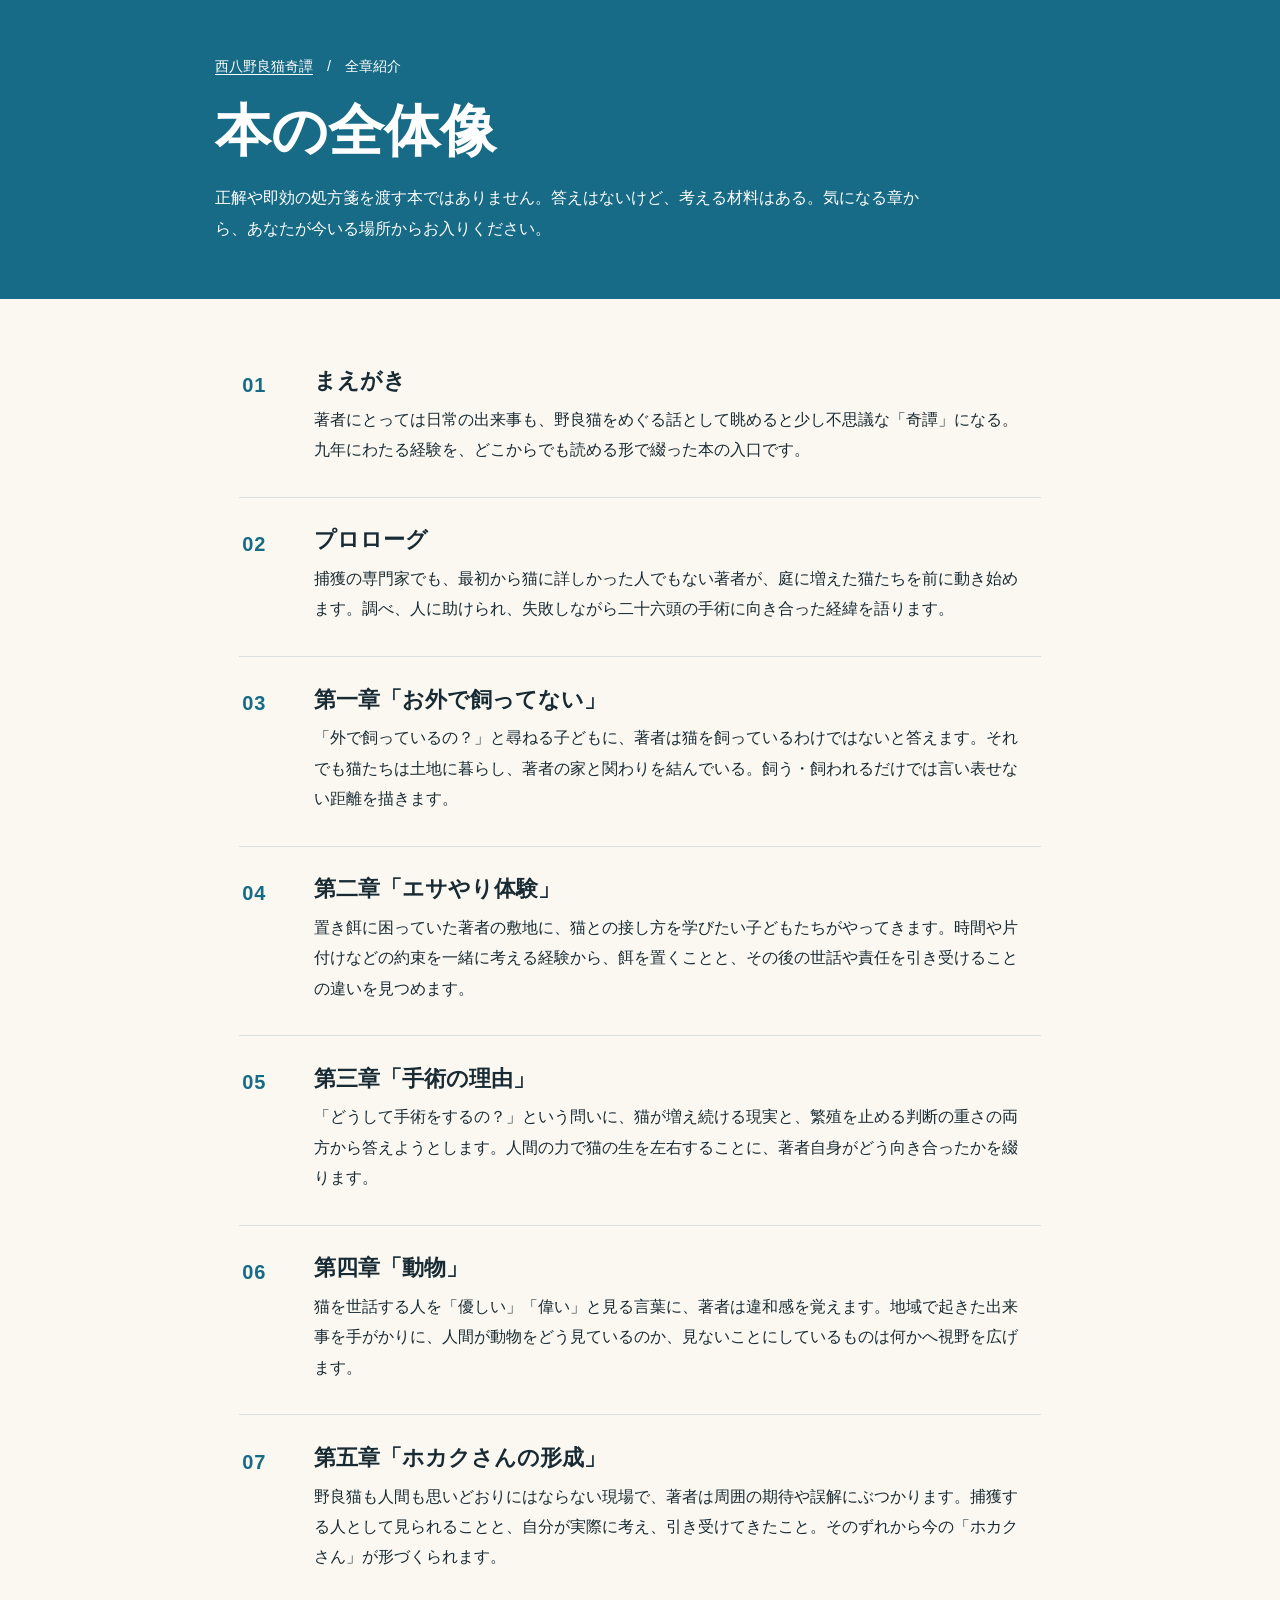
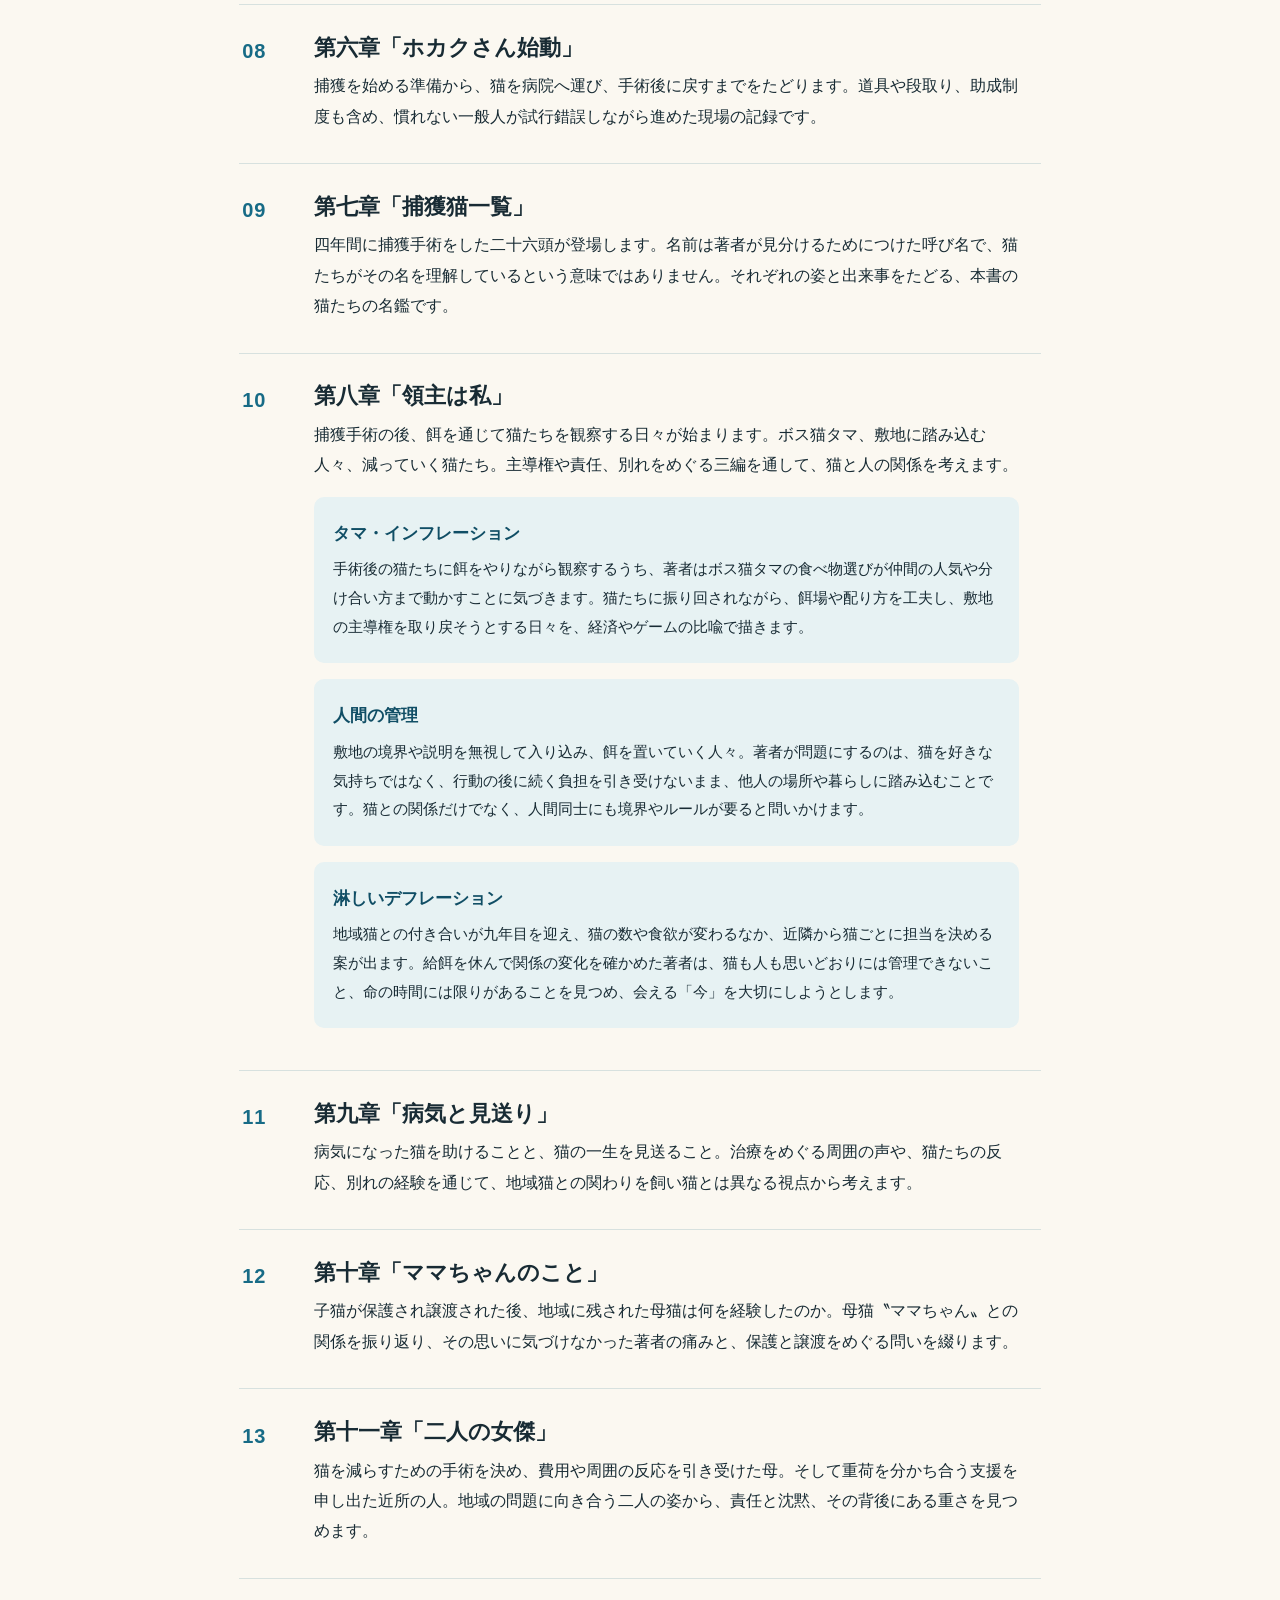
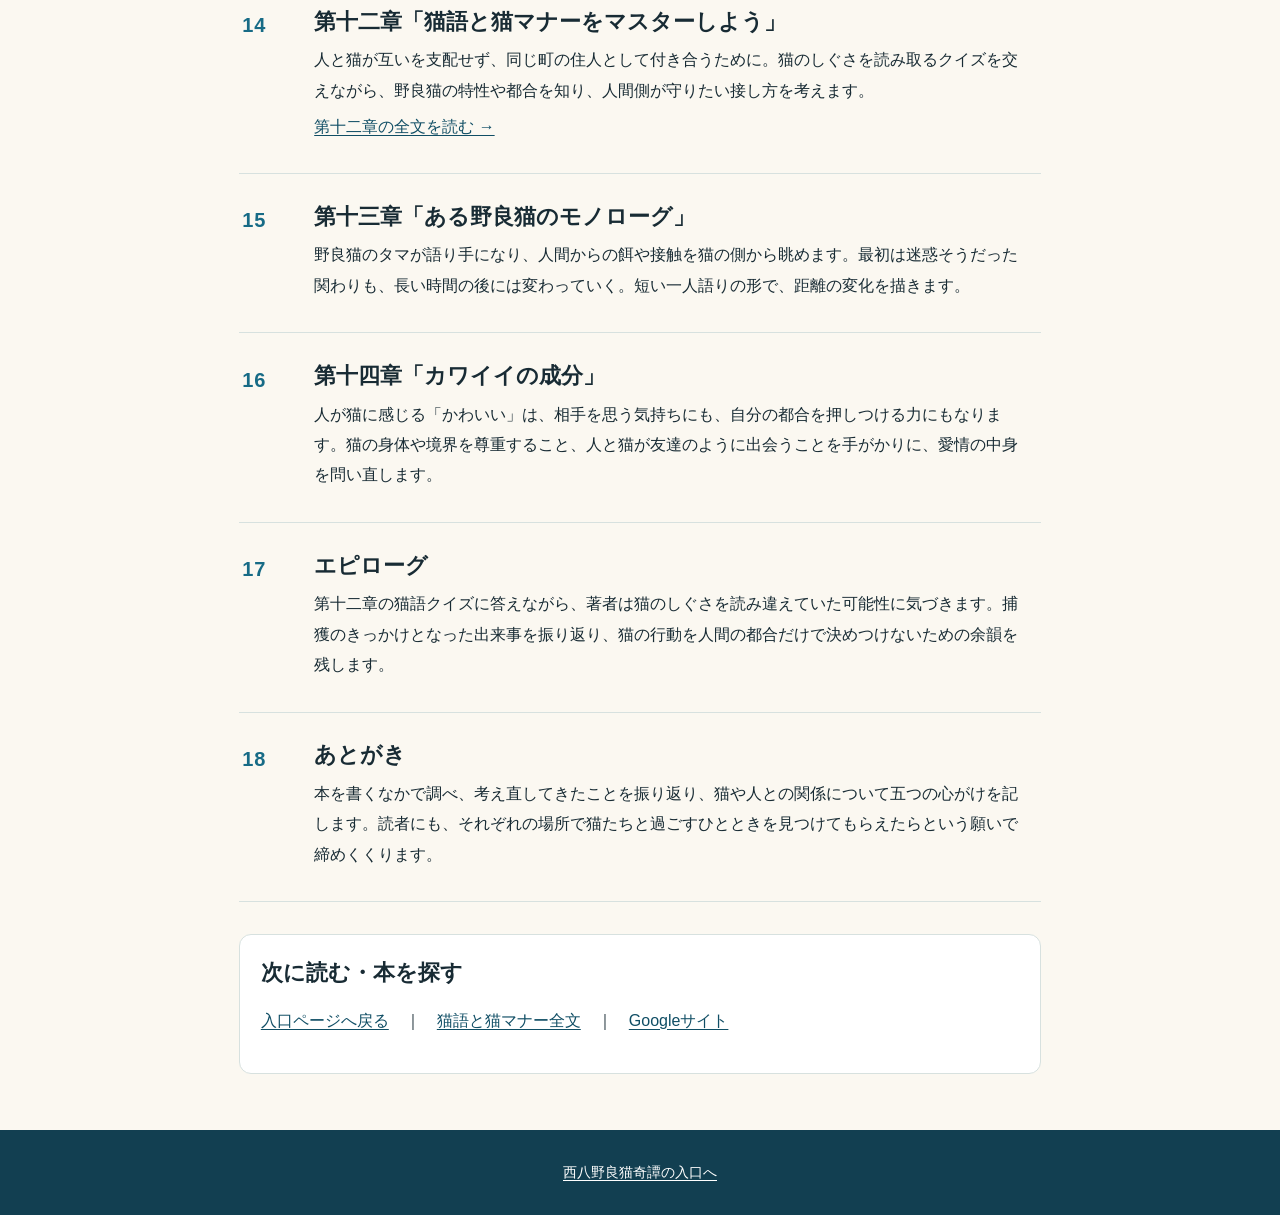
==== chapters.html @ c77614a4 "Add files via upload" ====
<!doctype html>
<html lang="ja">
<head>
  <meta charset="utf-8">
  <meta name="viewport" content="width=device-width, initial-scale=1">
  <meta name="description" content="『西八野良猫奇譚』の全18章を、本の順にご紹介します。気になる章からお読みください。">
  <meta property="og:type" content="article">
  <meta property="og:title" content="全章紹介｜西八野良猫奇譚">
  <meta property="og:description" content="答えはないけど、考える材料はある。あなたが今いる場所から、お入りください。">
  <title>全章紹介｜西八野良猫奇譚</title>
  <style>
    :root { --ink:#182b34; --muted:#52656d; --sea:#176b86; --deep:#104e65; --foam:#e7f2f3; --paper:#fbf8f1; --line:#d7e1df; --gold:#d7a84b; }
    * { box-sizing:border-box; }
    body { margin:0; background:var(--paper); color:var(--ink); font-family:"Yu Gothic","Hiragino Kaku Gothic ProN",Meiryo,sans-serif; line-height:1.9; }
    a { color:var(--deep); text-underline-offset:.2em; }
    a:focus-visible { outline:3px solid var(--gold); outline-offset:4px; }
    header { background:var(--sea); color:white; padding:2.4rem 1.4rem; }
    header div { max-width:850px; margin:auto; }
    header a { color:white; }
    .crumb { font-size:.9rem; }
    h1 { font-size:clamp(2rem,6vw,3.5rem); line-height:1.3; margin:.4rem 0; }
    header p { max-width:720px; }
    main { max-width:850px; margin:0 auto; padding:1.5rem; }
    .chapters { list-style:none; padding:0; counter-reset:chapter; }
    .chapters > li { counter-increment:chapter; position:relative; padding:1.6rem 1.4rem 1.6rem 4.7rem; border-bottom:1px solid var(--line); }
    .chapters > li:before { content:counter(chapter,decimal-leading-zero); position:absolute; left:.2rem; top:1.7rem; color:var(--sea); font-size:1.25rem; font-weight:800; letter-spacing:.05em; }
    h2 { font-size:1.35rem; line-height:1.55; margin:0 0 .45rem; }
    .chapters p { margin:.35rem 0; }
    .subessay { background:var(--foam); border-radius:10px; margin:1rem 0; padding:1rem 1.2rem; }
    .subessay h3 { margin:.3rem 0; font-size:1.05rem; color:var(--deep); }
    .subessay p { font-size:.95rem; }
    .end-links { background:white; border:1px solid var(--line); border-radius:12px; padding:1.3rem; margin:2rem 0; }
    footer { background:#123f51; color:#e7f2f3; text-align:center; padding:1.8rem; font-size:.9rem; }
    footer a { color:white; }
    @media(max-width:560px) { main { padding:1rem; } .chapters > li { padding-left:3.4rem; } }
  </style>
</head>
<body>
  <header><div>
    <p class="crumb"><a href="index.html">西八野良猫奇譚</a>　/　全章紹介</p>
    <h1>本の全体像</h1>
    <p>正解や即効の処方箋を渡す本ではありません。答えはないけど、考える材料はある。気になる章から、あなたが今いる場所からお入りください。</p>
  </div></header>
  <main>
    <ol class="chapters">
      <li><h2>まえがき</h2><p>著者にとっては日常の出来事も、野良猫をめぐる話として眺めると少し不思議な「奇譚」になる。九年にわたる経験を、どこからでも読める形で綴った本の入口です。</p></li>
      <li><h2>プロローグ</h2><p>捕獲の専門家でも、最初から猫に詳しかった人でもない著者が、庭に増えた猫たちを前に動き始めます。調べ、人に助けられ、失敗しながら二十六頭の手術に向き合った経緯を語ります。</p></li>
      <li><h2>第一章「お外で飼ってない」</h2><p>「外で飼っているの？」と尋ねる子どもに、著者は猫を飼っているわけではないと答えます。それでも猫たちは土地に暮らし、著者の家と関わりを結んでいる。飼う・飼われるだけでは言い表せない距離を描きます。</p></li>
      <li><h2>第二章「エサやり体験」</h2><p>置き餌に困っていた著者の敷地に、猫との接し方を学びたい子どもたちがやってきます。時間や片付けなどの約束を一緒に考える経験から、餌を置くことと、その後の世話や責任を引き受けることの違いを見つめます。</p></li>
      <li><h2>第三章「手術の理由」</h2><p>「どうして手術をするの？」という問いに、猫が増え続ける現実と、繁殖を止める判断の重さの両方から答えようとします。人間の力で猫の生を左右することに、著者自身がどう向き合ったかを綴ります。</p></li>
      <li><h2>第四章「動物」</h2><p>猫を世話する人を「優しい」「偉い」と見る言葉に、著者は違和感を覚えます。地域で起きた出来事を手がかりに、人間が動物をどう見ているのか、見ないことにしているものは何かへ視野を広げます。</p></li>
      <li><h2>第五章「ホカクさんの形成」</h2><p>野良猫も人間も思いどおりにはならない現場で、著者は周囲の期待や誤解にぶつかります。捕獲する人として見られることと、自分が実際に考え、引き受けてきたこと。そのずれから今の「ホカクさん」が形づくられます。</p></li>
      <li><h2>第六章「ホカクさん始動」</h2><p>捕獲を始める準備から、猫を病院へ運び、手術後に戻すまでをたどります。道具や段取り、助成制度も含め、慣れない一般人が試行錯誤しながら進めた現場の記録です。</p></li>
      <li><h2>第七章「捕獲猫一覧」</h2><p>四年間に捕獲手術をした二十六頭が登場します。名前は著者が見分けるためにつけた呼び名で、猫たちがその名を理解しているという意味ではありません。それぞれの姿と出来事をたどる、本書の猫たちの名鑑です。</p></li>
      <li id="chapter-eight"><h2>第八章「領主は私」</h2><p>捕獲手術の後、餌を通じて猫たちを観察する日々が始まります。ボス猫タマ、敷地に踏み込む人々、減っていく猫たち。主導権や責任、別れをめぐる三編を通して、猫と人の関係を考えます。</p>
        <article class="subessay" id="tama-inflation"><h3>タマ・インフレーション</h3><p>手術後の猫たちに餌をやりながら観察するうち、著者はボス猫タマの食べ物選びが仲間の人気や分け合い方まで動かすことに気づきます。猫たちに振り回されながら、餌場や配り方を工夫し、敷地の主導権を取り戻そうとする日々を、経済やゲームの比喩で描きます。</p></article>
        <article class="subessay" id="ningen-no-kanri"><h3>人間の管理</h3><p>敷地の境界や説明を無視して入り込み、餌を置いていく人々。著者が問題にするのは、猫を好きな気持ちではなく、行動の後に続く負担を引き受けないまま、他人の場所や暮らしに踏み込むことです。猫との関係だけでなく、人間同士にも境界やルールが要ると問いかけます。</p></article>
        <article class="subessay" id="sabishii-deflation"><h3>淋しいデフレーション</h3><p>地域猫との付き合いが九年目を迎え、猫の数や食欲が変わるなか、近隣から猫ごとに担当を決める案が出ます。給餌を休んで関係の変化を確かめた著者は、猫も人も思いどおりには管理できないこと、命の時間には限りがあることを見つめ、会える「今」を大切にしようとします。</p></article>
      </li>
      <li><h2>第九章「病気と見送り」</h2><p>病気になった猫を助けることと、猫の一生を見送ること。治療をめぐる周囲の声や、猫たちの反応、別れの経験を通じて、地域猫との関わりを飼い猫とは異なる視点から考えます。</p></li>
      <li><h2>第十章「ママちゃんのこと」</h2><p>子猫が保護され譲渡された後、地域に残された母猫は何を経験したのか。母猫〝ママちゃん〟との関係を振り返り、その思いに気づけなかった著者の痛みと、保護と譲渡をめぐる問いを綴ります。</p></li>
      <li><h2>第十一章「二人の女傑」</h2><p>猫を減らすための手術を決め、費用や周囲の反応を引き受けた母。そして重荷を分かち合う支援を申し出た近所の人。地域の問題に向き合う二人の姿から、責任と沈黙、その背後にある重さを見つめます。</p></li>
      <li><h2>第十二章「猫語と猫マナーをマスターしよう」</h2><p>人と猫が互いを支配せず、同じ町の住人として付き合うために。猫のしぐさを読み取るクイズを交えながら、野良猫の特性や都合を知り、人間側が守りたい接し方を考えます。</p><p><a href="https://minervaartoffice-star.github.io/hokaku-san/nekogo.html">第十二章の全文を読む →</a></p></li>
      <li><h2>第十三章「ある野良猫のモノローグ」</h2><p>野良猫のタマが語り手になり、人間からの餌や接触を猫の側から眺めます。最初は迷惑そうだった関わりも、長い時間の後には変わっていく。短い一人語りの形で、距離の変化を描きます。</p></li>
      <li><h2>第十四章「カワイイの成分」</h2><p>人が猫に感じる「かわいい」は、相手を思う気持ちにも、自分の都合を押しつける力にもなります。猫の身体や境界を尊重すること、人と猫が友達のように出会うことを手がかりに、愛情の中身を問い直します。</p></li>
      <li><h2>エピローグ</h2><p>第十二章の猫語クイズに答えながら、著者は猫のしぐさを読み違えていた可能性に気づきます。捕獲のきっかけとなった出来事を振り返り、猫の行動を人間の都合だけで決めつけないための余韻を残します。</p></li>
      <li><h2>あとがき</h2><p>本を書くなかで調べ、考え直してきたことを振り返り、猫や人との関係について五つの心がけを記します。読者にも、それぞれの場所で猫たちと過ごすひとときを見つけてもらえたらという願いで締めくくります。</p></li>
    </ol>
    <aside class="end-links">
      <h2>次に読む・本を探す</h2>
      <p><a href="index.html">入口ページへ戻る</a>　｜　<a href="https://minervaartoffice-star.github.io/hokaku-san/nekogo.html">猫語と猫マナー全文</a>　｜　<a href="https://sites.google.com/view/minervaartoffice/">Googleサイト</a></p>
    </aside>
  </main>
  <footer><a href="index.html">西八野良猫奇譚の入口へ</a></footer>
</body>
</html>
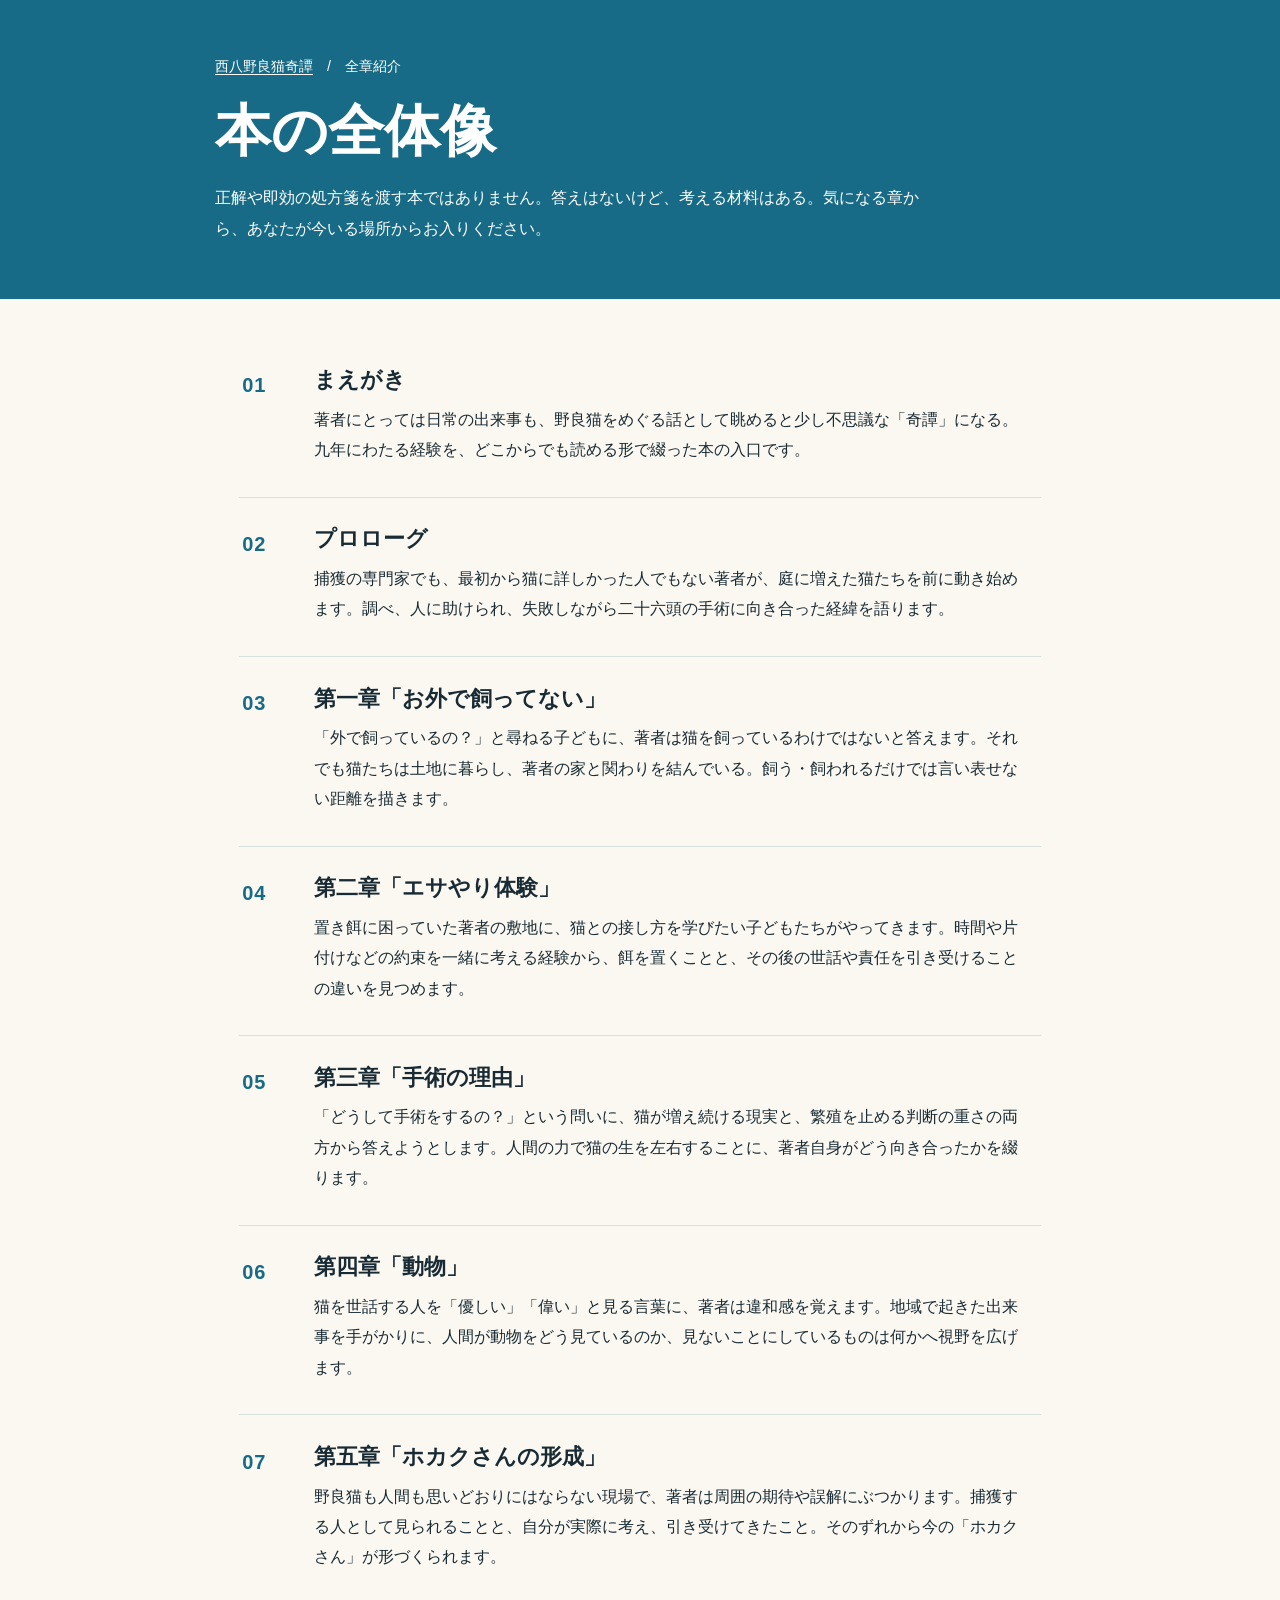
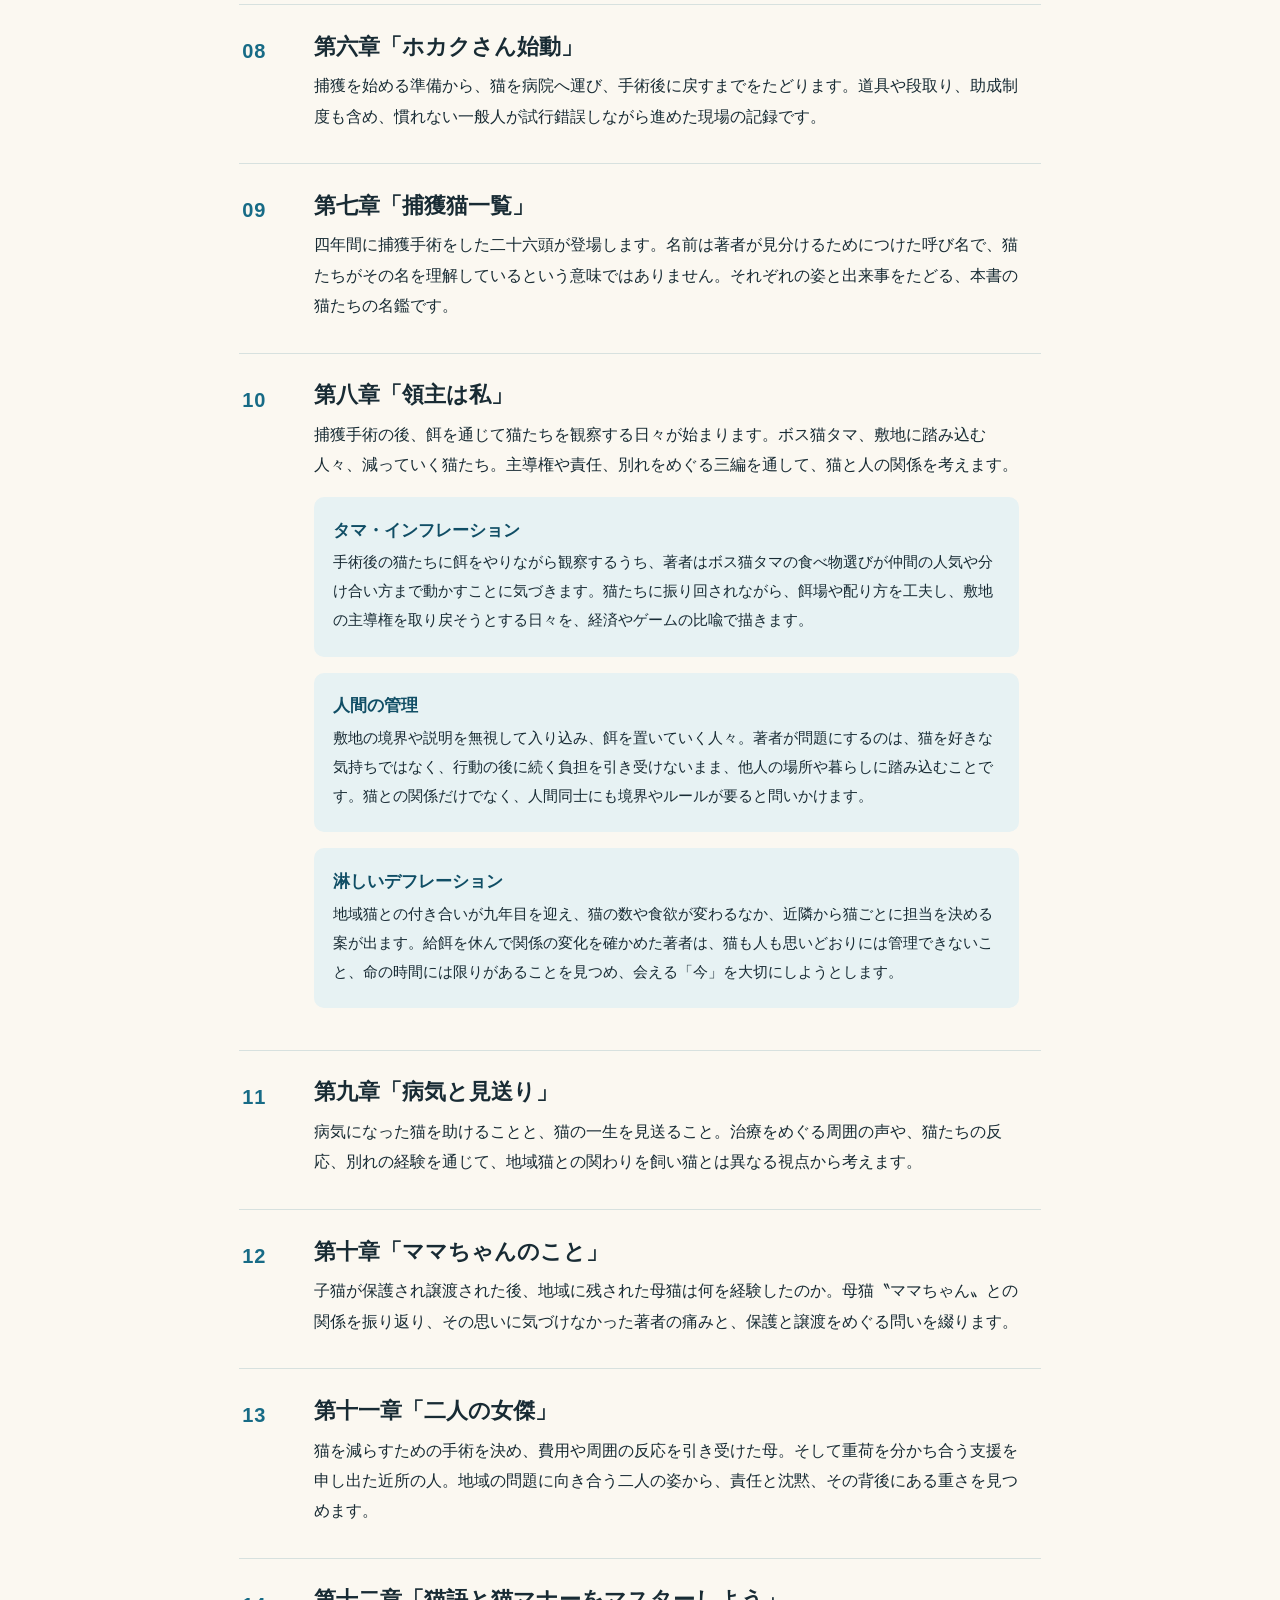
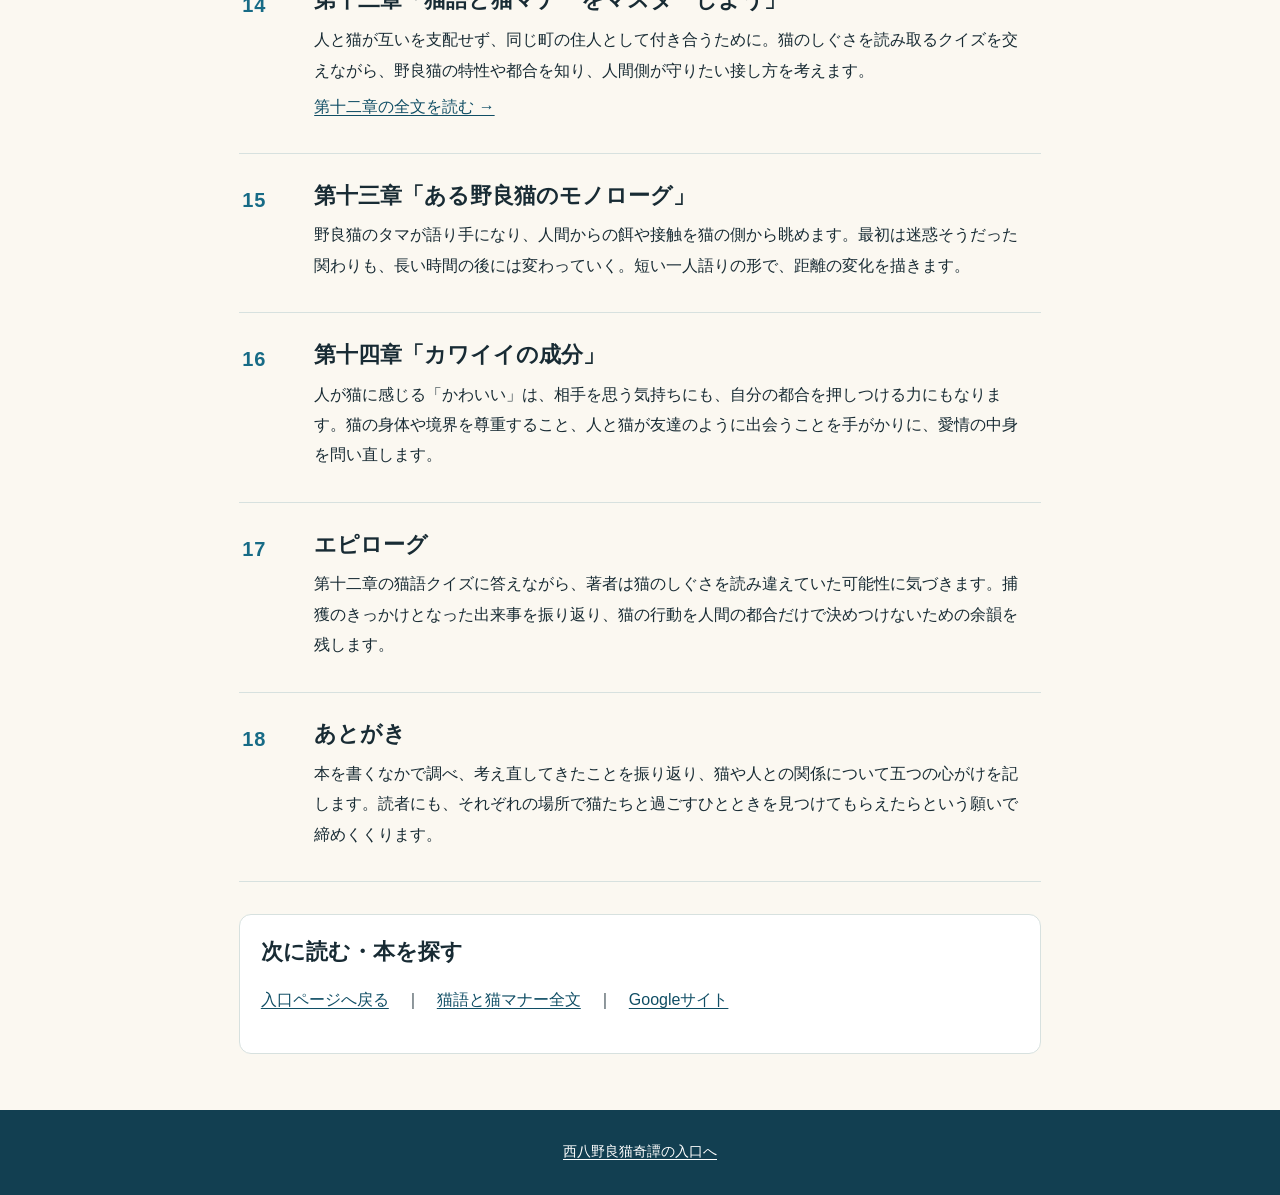
==== commit d753d078: "Update chapters.html" ====
--- a/chapters.html
+++ b/chapters.html
@@ -7,7 +7,7 @@
   <meta property="og:type" content="article">
   <meta property="og:title" content="全章紹介｜西八野良猫奇譚">
   <meta property="og:description" content="答えはないけど、考える材料はある。あなたが今いる場所から、お入りください。">
-  <title>全章紹介｜西八野良猫奇譚</title>
+  <title>全章紹介｜西八野良猫奇譚</title><link rel="stylesheet" href="style.css"><link rel="icon" href="data:image/svg+xml,<svg xmlns=%22http://www.w3.org/2000/svg%22 viewBox=%220 0 100 100%22><text y=%22.9em%22 font-size=%2290%22>🐈</text></svg>"></head>
   <style>
     :root { --ink:#182b34; --muted:#52656d; --sea:#176b86; --deep:#104e65; --foam:#e7f2f3; --paper:#fbf8f1; --line:#d7e1df; --gold:#d7a84b; }
     * { box-sizing:border-box; }
--- a/style.css
+++ b/style.css
@@ -0,0 +1,2 @@
+@import url('https://fonts.googleapis.com/css2?family=Noto+Serif+JP:wght@400;500;600;700&family=Zen+Kaku+Gothic+New:wght@400;500;700&display=swap');
+:root{--ink:#1e2924;--cream:#f3eedf;--moss:#53654d;--red:#b64f38;--gold:#d4b778;--paper:#fbf8ef}*{box-sizing:border-box}html{scroll-behavior:smooth}body{margin:0;background:var(--cream);color:var(--ink);font-family:'Zen Kaku Gothic New',sans-serif;line-height:1.9}.top{height:64px;padding:0 max(5vw,24px);display:flex;align-items:center;justify-content:space-between;background:var(--ink);color:var(--cream);position:sticky;top:0;z-index:2}.brand{font-family:'Noto Serif JP',serif;color:var(--gold);font-weight:700;text-decoration:none}.top nav{display:flex;gap:clamp(12px,3vw,34px)}a{color:inherit}.top nav a{text-decoration:none;font-size:.83rem}.hero{min-height:78vh;padding:100px 22px 75px;text-align:center;background:radial-gradient(ellipse at 50% 110%,#738069 0,transparent 56%),linear-gradient(160deg,#202e28,#30443a 65%,#64704f);color:#f9f3e3}.stamp,.eyebrow,.kicker{letter-spacing:.14em;font-size:.77rem}.stamp{color:var(--gold)}h1,h2,h3{font-family:'Noto Serif JP',serif;line-height:1.5}h1{font-size:clamp(2.35rem,7vw,5.3rem);margin:18px 0}h1 span{font-size:.57em;color:var(--gold)}.kicker{margin-top:46px}.lead{max-width:700px;margin:24px auto 30px}.button,.booklinks a{display:inline-block;padding:10px 24px;border:1px solid var(--gold);border-radius:2px;text-decoration:none;color:var(--cream)}.small{font-size:.78rem;opacity:.78;margin-top:24px}.truth{display:flex;justify-content:center;align-items:center;gap:clamp(10px,3vw,35px);padding:34px 20px;background:#e6ddc7;text-align:center;flex-wrap:wrap}.truth div:not(.arrow){display:grid}.truth b{font-size:.75rem;color:var(--moss)}.truth span{font-family:'Noto Serif JP',serif;font-weight:600}.arrow{color:var(--red)}.section{max-width:1000px;margin:auto;padding:96px 28px}.section h2,footer h2{font-size:clamp(1.8rem,4vw,3rem);margin:4px 0 20px}.eyebrow{color:var(--red);font-weight:700}.route,.map{display:flex;gap:14px;justify-content:center;align-items:center;flex-wrap:wrap;margin:38px 0}.route span,.route strong,.map span,.map strong{padding:12px 18px;border:1px solid #c9b98f;background:var(--paper);font-family:'Noto Serif JP',serif}.route i,.map b{color:var(--red);font-style:normal}blockquote{text-align:center;font-family:'Noto Serif JP',serif;font-size:clamp(1.25rem,3vw,2rem);color:var(--moss);margin:55px auto 12px}cite{display:block;font: .8rem 'Zen Kaku Gothic New',sans-serif;color:#69736a} .caption{text-align:center;color:#778074;font-size:.86rem}.dark{max-width:none;background:#202e28;color:var(--cream);padding-left:max(calc((100vw - 944px)/2),28px);padding-right:max(calc((100vw - 944px)/2),28px)}.dark .eyebrow{color:var(--gold)}.specimens{display:grid;grid-template-columns:repeat(auto-fit,minmax(245px,1fr));gap:15px;margin:35px 0}.specimens article{min-height:235px;padding:23px;background:#304139;border:1px solid #67735d}.specimens h3{font-size:1.5rem;margin:7px 0}.no{font-size:.73rem;letter-spacing:.1em;color:var(--gold)}.origin-label{color:#d4b778;font-size:.85rem;margin:0}.specimens small{color:#d0d4c8}.notice{background:#4a3730!important;border-color:#ad7052!important}.dark .caption{color:#c6cbbd}.map{padding:24px;background:#e5ddca}.map strong{background:var(--moss);color:white}.center{text-align:center}.aside{margin:48px auto 0;padding:22px 26px;max-width:720px;border-left:4px solid var(--red);background:#e9e2d2}.aside p{margin-bottom:0}.stage{background:#e7deca;max-width:none;padding-left:max(calc((100vw - 944px)/2),28px);padding-right:max(calc((100vw - 944px)/2),28px)}.booklinks{display:flex;gap:12px;flex-wrap:wrap;margin-top:25px}.booklinks a{background:var(--moss)}footer{background:var(--ink);color:var(--cream);text-align:center;padding:74px 20px 50px}footer .eyebrow{color:var(--gold)}footer p{font-family:'Noto Serif JP',serif;font-size:1.2rem}footer strong{color:var(--gold);font-size:1.6rem}.last{color:#e1bd70;font-size:1.4rem}footer small{display:block;margin-top:35px;color:#bec4b8}@media(max-width:580px){.top{height:auto;min-height:60px;align-items:flex-start;padding-top:14px;padding-bottom:12px;gap:8px;flex-direction:column}.top nav{width:100%;justify-content:space-between;gap:6px}.top nav a{font-size:.72rem}.hero{min-height:unset;padding-top:70px}.section{padding-top:68px;padding-bottom:68px}.route,.map{gap:8px}.route span,.route strong,.map span,.map strong{padding:8px 10px;font-size:.85rem}}
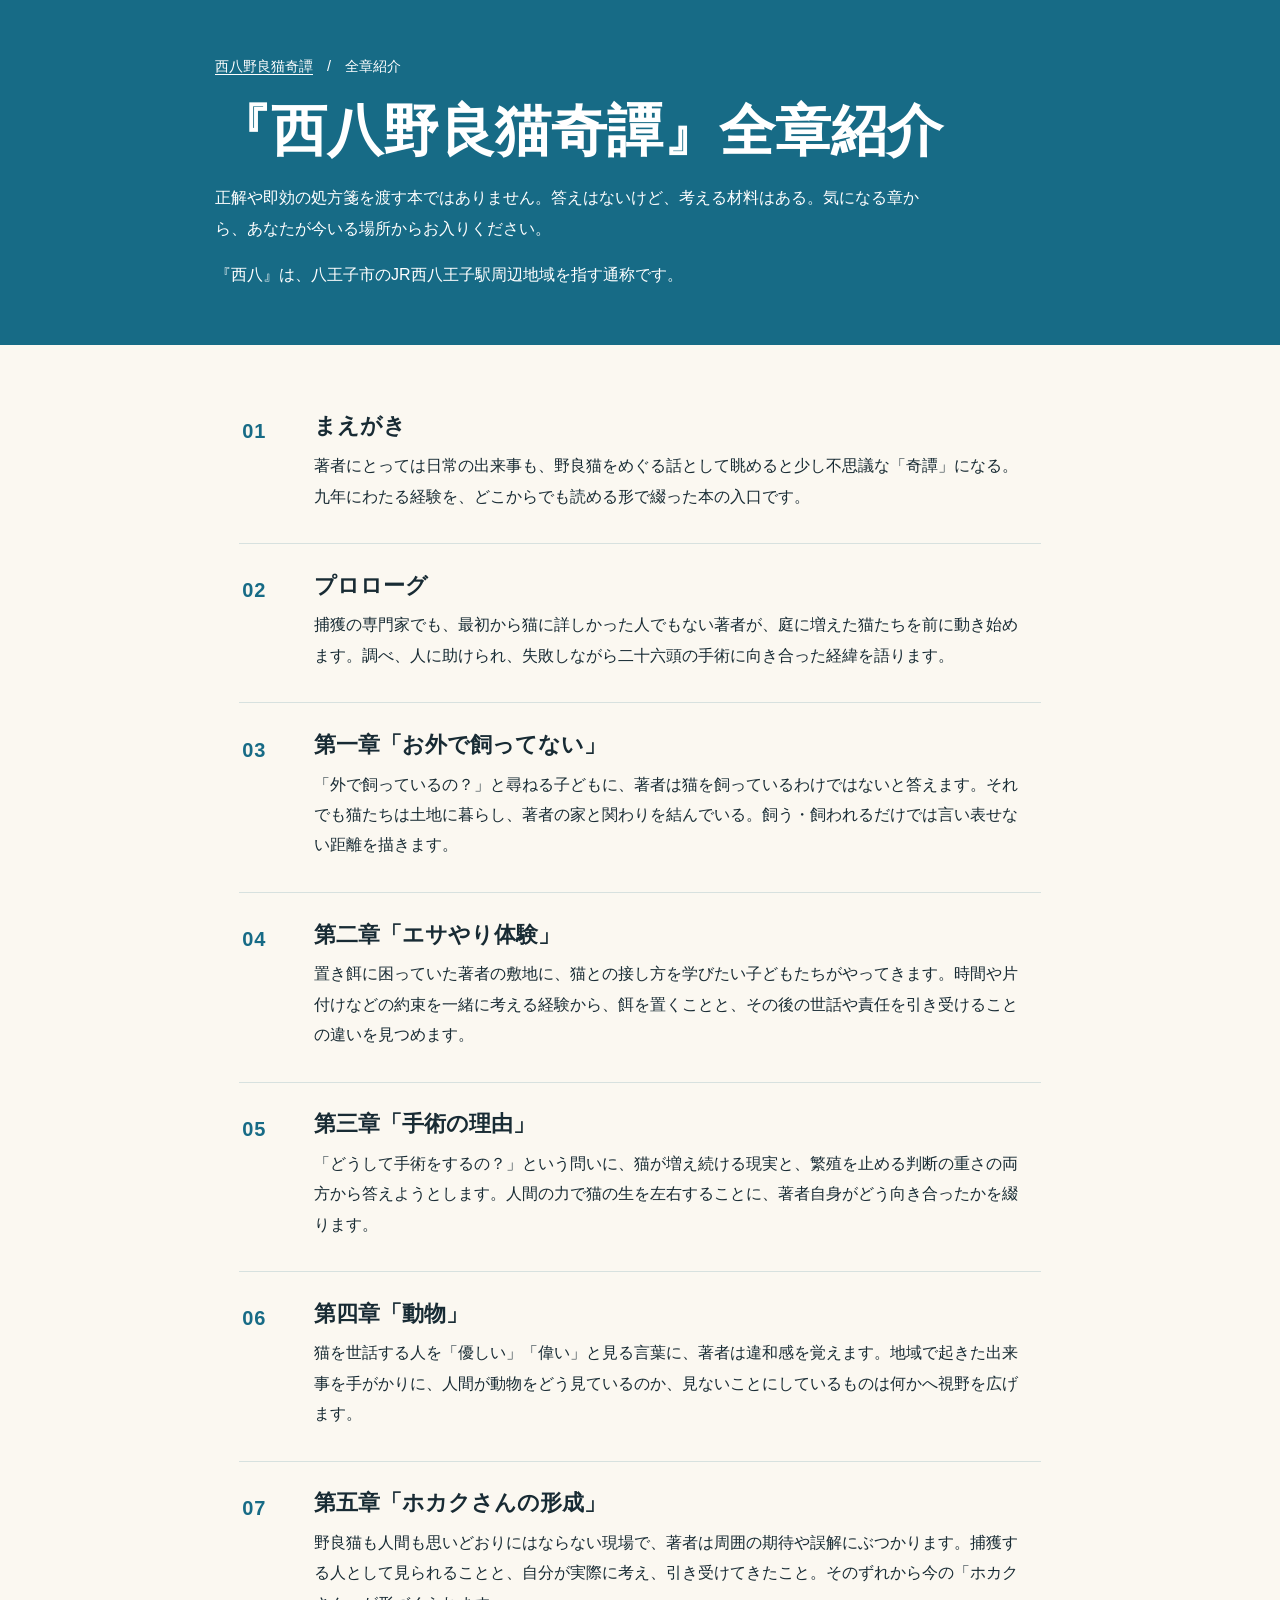
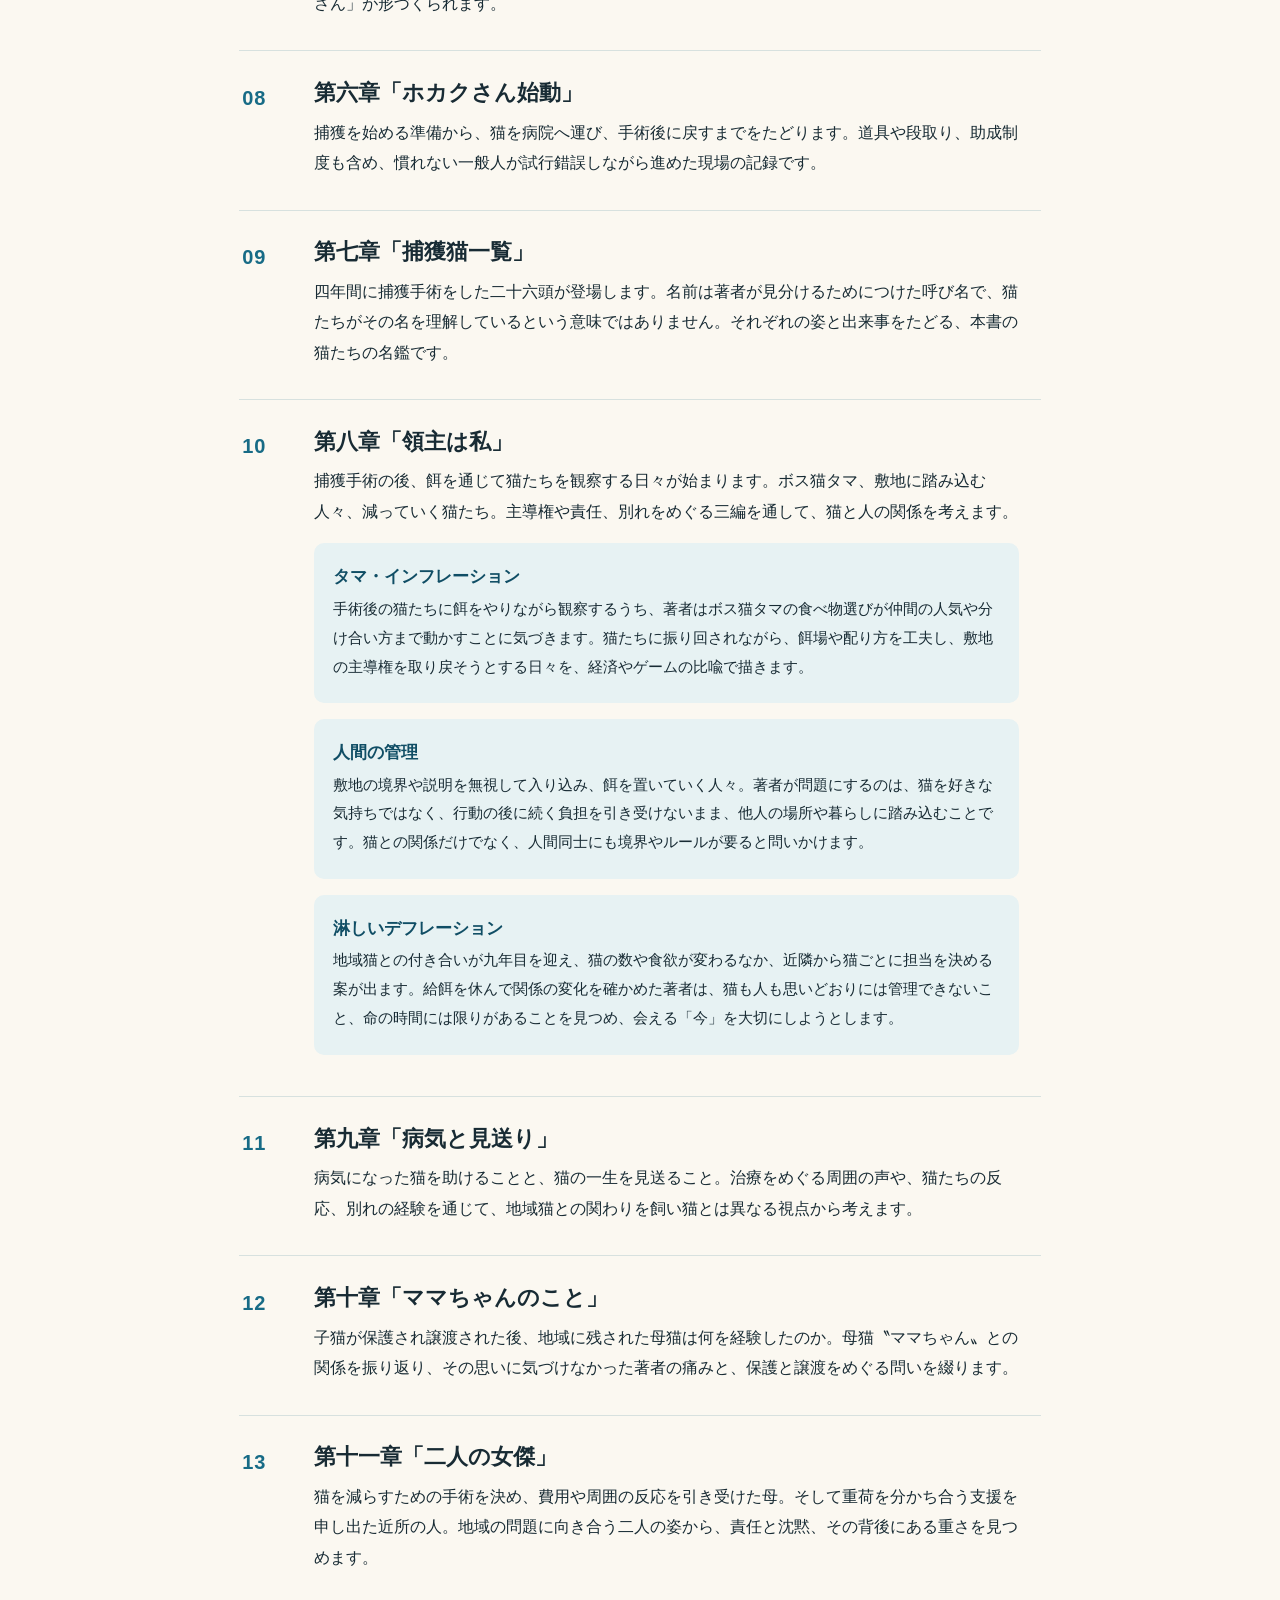
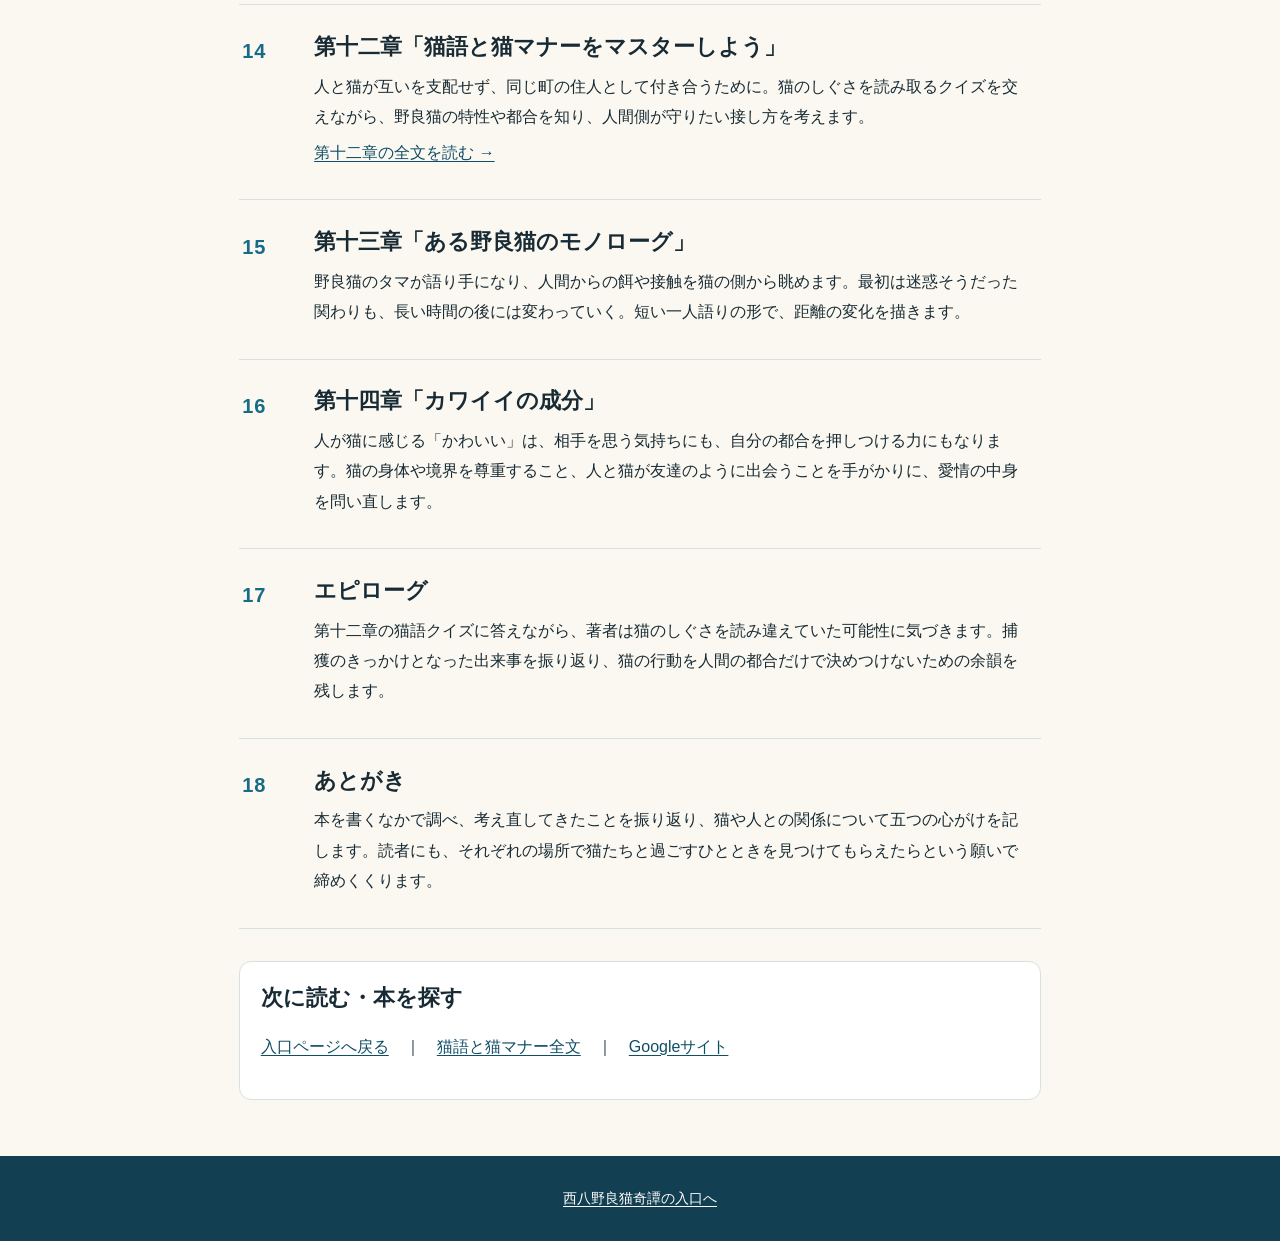
==== commit d41d0869: "Add files via upload" ====
--- a/chapters.html
+++ b/chapters.html
@@ -3,11 +3,191 @@
 <head>
   <meta charset="utf-8">
   <meta name="viewport" content="width=device-width, initial-scale=1">
-  <meta name="description" content="『西八野良猫奇譚』の全18章を、本の順にご紹介します。気になる章からお読みください。">
+  <title>全章紹介｜西八野良猫奇譚（ホカクさん）― まえがきからあとがきまで</title>
+  <meta name="description" content="『西八野良猫奇譚』（ホカクさん著）の全章紹介。まえがき、プロローグ、第一章から第十四章、エピローグ、あとがきの全18項目を本の順に紹介します。野良猫への餌やりと責任、捕獲・不妊去勢手術（TNR）、猫との距離を、八王子市・JR西八王子駅周辺地域（通称「西八」）の現場から綴った一冊です。">
+  <meta name="author" content="ホカクさん">
+  <link rel="canonical" href="https://minervaartoffice-star.github.io/hokaku-san/chapters.html">
   <meta property="og:type" content="article">
+  <meta property="og:site_name" content="西八野良猫奇譚｜ホカクさん">
+  <meta property="og:locale" content="ja_JP">
   <meta property="og:title" content="全章紹介｜西八野良猫奇譚">
   <meta property="og:description" content="答えはないけど、考える材料はある。あなたが今いる場所から、お入りください。">
-  <title>全章紹介｜西八野良猫奇譚</title><link rel="stylesheet" href="style.css"><link rel="icon" href="data:image/svg+xml,<svg xmlns=%22http://www.w3.org/2000/svg%22 viewBox=%220 0 100 100%22><text y=%22.9em%22 font-size=%2290%22>🐈</text></svg>"></head>
+  <meta property="og:url" content="https://minervaartoffice-star.github.io/hokaku-san/chapters.html">
+  <link rel="stylesheet" href="style.css">
+  <link rel="icon" href="data:image/svg+xml,<svg xmlns=%22http://www.w3.org/2000/svg%22 viewBox=%220 0 100 100%22><text y=%22.9em%22 font-size=%2290%22>🐈</text></svg>">
+  <script type="application/ld+json">
+{
+  "@context": "https://schema.org",
+  "@graph": [
+    {
+      "@type": "BreadcrumbList",
+      "itemListElement": [
+        {
+          "@type": "ListItem",
+          "position": 1,
+          "name": "西八野良猫奇譚",
+          "item": "https://minervaartoffice-star.github.io/hokaku-san/"
+        },
+        {
+          "@type": "ListItem",
+          "position": 2,
+          "name": "全章紹介",
+          "item": "https://minervaartoffice-star.github.io/hokaku-san/chapters.html"
+        }
+      ]
+    },
+    {
+      "@type": "Book",
+      "name": "西八野良猫奇譚",
+      "url": "https://minervaartoffice-star.github.io/hokaku-san/",
+      "inLanguage": "ja",
+      "author": {
+        "@type": "Person",
+        "name": "ホカクさん"
+      },
+      "publisher": {
+        "@type": "Organization",
+        "name": "Minerva Art Office"
+      },
+      "hasPart": [
+        {
+          "@type": "Chapter",
+          "name": "まえがき",
+          "position": 1,
+          "url": "https://minervaartoffice-star.github.io/hokaku-san/chapters.html#preface"
+        },
+        {
+          "@type": "Chapter",
+          "name": "プロローグ",
+          "position": 2,
+          "url": "https://minervaartoffice-star.github.io/hokaku-san/chapters.html#prologue"
+        },
+        {
+          "@type": "Chapter",
+          "name": "第一章「お外で飼ってない」",
+          "position": 3,
+          "url": "https://minervaartoffice-star.github.io/hokaku-san/chapters.html#chapter-01"
+        },
+        {
+          "@type": "Chapter",
+          "name": "第二章「エサやり体験」",
+          "position": 4,
+          "url": "https://minervaartoffice-star.github.io/hokaku-san/chapters.html#chapter-02"
+        },
+        {
+          "@type": "Chapter",
+          "name": "第三章「手術の理由」",
+          "position": 5,
+          "url": "https://minervaartoffice-star.github.io/hokaku-san/chapters.html#chapter-03"
+        },
+        {
+          "@type": "Chapter",
+          "name": "第四章「動物」",
+          "position": 6,
+          "url": "https://minervaartoffice-star.github.io/hokaku-san/chapters.html#chapter-04"
+        },
+        {
+          "@type": "Chapter",
+          "name": "第五章「ホカクさんの形成」",
+          "position": 7,
+          "url": "https://minervaartoffice-star.github.io/hokaku-san/chapters.html#chapter-05"
+        },
+        {
+          "@type": "Chapter",
+          "name": "第六章「ホカクさん始動」",
+          "position": 8,
+          "url": "https://minervaartoffice-star.github.io/hokaku-san/chapters.html#chapter-06"
+        },
+        {
+          "@type": "Chapter",
+          "name": "第七章「捕獲猫一覧」",
+          "position": 9,
+          "url": "https://minervaartoffice-star.github.io/hokaku-san/chapters.html#chapter-07"
+        },
+        {
+          "@type": "Chapter",
+          "name": "第八章「領主は私」",
+          "position": 10,
+          "url": "https://minervaartoffice-star.github.io/hokaku-san/chapters.html#chapter-eight",
+          "hasPart": [
+            {
+              "@type": "CreativeWork",
+              "name": "タマ・インフレーション",
+              "url": "https://minervaartoffice-star.github.io/hokaku-san/chapters.html#tama-inflation"
+            },
+            {
+              "@type": "CreativeWork",
+              "name": "人間の管理",
+              "url": "https://minervaartoffice-star.github.io/hokaku-san/chapters.html#ningen-no-kanri"
+            },
+            {
+              "@type": "CreativeWork",
+              "name": "淋しいデフレーション",
+              "url": "https://minervaartoffice-star.github.io/hokaku-san/chapters.html#sabishii-deflation"
+            }
+          ]
+        },
+        {
+          "@type": "Chapter",
+          "name": "第九章「病気と見送り」",
+          "position": 11,
+          "url": "https://minervaartoffice-star.github.io/hokaku-san/chapters.html#chapter-09"
+        },
+        {
+          "@type": "Chapter",
+          "name": "第十章「ママちゃんのこと」",
+          "position": 12,
+          "url": "https://minervaartoffice-star.github.io/hokaku-san/chapters.html#chapter-10"
+        },
+        {
+          "@type": "Chapter",
+          "name": "第十一章「二人の女傑」",
+          "position": 13,
+          "url": "https://minervaartoffice-star.github.io/hokaku-san/chapters.html#chapter-11"
+        },
+        {
+          "@type": "Chapter",
+          "name": "第十二章「猫語と猫マナーをマスターしよう」",
+          "position": 14,
+          "url": "https://minervaartoffice-star.github.io/hokaku-san/chapters.html#chapter-12"
+        },
+        {
+          "@type": "Chapter",
+          "name": "第十三章「ある野良猫のモノローグ」",
+          "position": 15,
+          "url": "https://minervaartoffice-star.github.io/hokaku-san/chapters.html#chapter-13"
+        },
+        {
+          "@type": "Chapter",
+          "name": "第十四章「カワイイの成分」",
+          "position": 16,
+          "url": "https://minervaartoffice-star.github.io/hokaku-san/chapters.html#chapter-14"
+        },
+        {
+          "@type": "Chapter",
+          "name": "エピローグ",
+          "position": 17,
+          "url": "https://minervaartoffice-star.github.io/hokaku-san/chapters.html#epilogue"
+        },
+        {
+          "@type": "Chapter",
+          "name": "あとがき",
+          "position": 18,
+          "url": "https://minervaartoffice-star.github.io/hokaku-san/chapters.html#afterword"
+        }
+      ],
+      "contentLocation": {
+        "@type": "Place",
+        "name": "JR西八王子駅周辺地域（通称「西八」）",
+        "containedInPlace": {
+          "@type": "City",
+          "name": "八王子市"
+        }
+      }
+    }
+  ]
+}
+  </script>
   <style>
     :root { --ink:#182b34; --muted:#52656d; --sea:#176b86; --deep:#104e65; --foam:#e7f2f3; --paper:#fbf8f1; --line:#d7e1df; --gold:#d7a84b; }
     * { box-sizing:border-box; }
@@ -38,33 +218,34 @@
 <body>
   <header><div>
     <p class="crumb"><a href="index.html">西八野良猫奇譚</a>　/　全章紹介</p>
-    <h1>本の全体像</h1>
+    <h1>『西八野良猫奇譚』全章紹介</h1>
     <p>正解や即効の処方箋を渡す本ではありません。答えはないけど、考える材料はある。気になる章から、あなたが今いる場所からお入りください。</p>
+    <p>『西八』は、八王子市のJR西八王子駅周辺地域を指す通称です。</p>
   </div></header>
   <main>
     <ol class="chapters">
-      <li><h2>まえがき</h2><p>著者にとっては日常の出来事も、野良猫をめぐる話として眺めると少し不思議な「奇譚」になる。九年にわたる経験を、どこからでも読める形で綴った本の入口です。</p></li>
-      <li><h2>プロローグ</h2><p>捕獲の専門家でも、最初から猫に詳しかった人でもない著者が、庭に増えた猫たちを前に動き始めます。調べ、人に助けられ、失敗しながら二十六頭の手術に向き合った経緯を語ります。</p></li>
-      <li><h2>第一章「お外で飼ってない」</h2><p>「外で飼っているの？」と尋ねる子どもに、著者は猫を飼っているわけではないと答えます。それでも猫たちは土地に暮らし、著者の家と関わりを結んでいる。飼う・飼われるだけでは言い表せない距離を描きます。</p></li>
-      <li><h2>第二章「エサやり体験」</h2><p>置き餌に困っていた著者の敷地に、猫との接し方を学びたい子どもたちがやってきます。時間や片付けなどの約束を一緒に考える経験から、餌を置くことと、その後の世話や責任を引き受けることの違いを見つめます。</p></li>
-      <li><h2>第三章「手術の理由」</h2><p>「どうして手術をするの？」という問いに、猫が増え続ける現実と、繁殖を止める判断の重さの両方から答えようとします。人間の力で猫の生を左右することに、著者自身がどう向き合ったかを綴ります。</p></li>
-      <li><h2>第四章「動物」</h2><p>猫を世話する人を「優しい」「偉い」と見る言葉に、著者は違和感を覚えます。地域で起きた出来事を手がかりに、人間が動物をどう見ているのか、見ないことにしているものは何かへ視野を広げます。</p></li>
-      <li><h2>第五章「ホカクさんの形成」</h2><p>野良猫も人間も思いどおりにはならない現場で、著者は周囲の期待や誤解にぶつかります。捕獲する人として見られることと、自分が実際に考え、引き受けてきたこと。そのずれから今の「ホカクさん」が形づくられます。</p></li>
-      <li><h2>第六章「ホカクさん始動」</h2><p>捕獲を始める準備から、猫を病院へ運び、手術後に戻すまでをたどります。道具や段取り、助成制度も含め、慣れない一般人が試行錯誤しながら進めた現場の記録です。</p></li>
-      <li><h2>第七章「捕獲猫一覧」</h2><p>四年間に捕獲手術をした二十六頭が登場します。名前は著者が見分けるためにつけた呼び名で、猫たちがその名を理解しているという意味ではありません。それぞれの姿と出来事をたどる、本書の猫たちの名鑑です。</p></li>
+      <li id="preface"><h2>まえがき</h2><p>著者にとっては日常の出来事も、野良猫をめぐる話として眺めると少し不思議な「奇譚」になる。九年にわたる経験を、どこからでも読める形で綴った本の入口です。</p></li>
+      <li id="prologue"><h2>プロローグ</h2><p>捕獲の専門家でも、最初から猫に詳しかった人でもない著者が、庭に増えた猫たちを前に動き始めます。調べ、人に助けられ、失敗しながら二十六頭の手術に向き合った経緯を語ります。</p></li>
+      <li id="chapter-01"><h2>第一章「お外で飼ってない」</h2><p>「外で飼っているの？」と尋ねる子どもに、著者は猫を飼っているわけではないと答えます。それでも猫たちは土地に暮らし、著者の家と関わりを結んでいる。飼う・飼われるだけでは言い表せない距離を描きます。</p></li>
+      <li id="chapter-02"><h2>第二章「エサやり体験」</h2><p>置き餌に困っていた著者の敷地に、猫との接し方を学びたい子どもたちがやってきます。時間や片付けなどの約束を一緒に考える経験から、餌を置くことと、その後の世話や責任を引き受けることの違いを見つめます。</p></li>
+      <li id="chapter-03"><h2>第三章「手術の理由」</h2><p>「どうして手術をするの？」という問いに、猫が増え続ける現実と、繁殖を止める判断の重さの両方から答えようとします。人間の力で猫の生を左右することに、著者自身がどう向き合ったかを綴ります。</p></li>
+      <li id="chapter-04"><h2>第四章「動物」</h2><p>猫を世話する人を「優しい」「偉い」と見る言葉に、著者は違和感を覚えます。地域で起きた出来事を手がかりに、人間が動物をどう見ているのか、見ないことにしているものは何かへ視野を広げます。</p></li>
+      <li id="chapter-05"><h2>第五章「ホカクさんの形成」</h2><p>野良猫も人間も思いどおりにはならない現場で、著者は周囲の期待や誤解にぶつかります。捕獲する人として見られることと、自分が実際に考え、引き受けてきたこと。そのずれから今の「ホカクさん」が形づくられます。</p></li>
+      <li id="chapter-06"><h2>第六章「ホカクさん始動」</h2><p>捕獲を始める準備から、猫を病院へ運び、手術後に戻すまでをたどります。道具や段取り、助成制度も含め、慣れない一般人が試行錯誤しながら進めた現場の記録です。</p></li>
+      <li id="chapter-07"><h2>第七章「捕獲猫一覧」</h2><p>四年間に捕獲手術をした二十六頭が登場します。名前は著者が見分けるためにつけた呼び名で、猫たちがその名を理解しているという意味ではありません。それぞれの姿と出来事をたどる、本書の猫たちの名鑑です。</p></li>
       <li id="chapter-eight"><h2>第八章「領主は私」</h2><p>捕獲手術の後、餌を通じて猫たちを観察する日々が始まります。ボス猫タマ、敷地に踏み込む人々、減っていく猫たち。主導権や責任、別れをめぐる三編を通して、猫と人の関係を考えます。</p>
         <article class="subessay" id="tama-inflation"><h3>タマ・インフレーション</h3><p>手術後の猫たちに餌をやりながら観察するうち、著者はボス猫タマの食べ物選びが仲間の人気や分け合い方まで動かすことに気づきます。猫たちに振り回されながら、餌場や配り方を工夫し、敷地の主導権を取り戻そうとする日々を、経済やゲームの比喩で描きます。</p></article>
         <article class="subessay" id="ningen-no-kanri"><h3>人間の管理</h3><p>敷地の境界や説明を無視して入り込み、餌を置いていく人々。著者が問題にするのは、猫を好きな気持ちではなく、行動の後に続く負担を引き受けないまま、他人の場所や暮らしに踏み込むことです。猫との関係だけでなく、人間同士にも境界やルールが要ると問いかけます。</p></article>
         <article class="subessay" id="sabishii-deflation"><h3>淋しいデフレーション</h3><p>地域猫との付き合いが九年目を迎え、猫の数や食欲が変わるなか、近隣から猫ごとに担当を決める案が出ます。給餌を休んで関係の変化を確かめた著者は、猫も人も思いどおりには管理できないこと、命の時間には限りがあることを見つめ、会える「今」を大切にしようとします。</p></article>
       </li>
-      <li><h2>第九章「病気と見送り」</h2><p>病気になった猫を助けることと、猫の一生を見送ること。治療をめぐる周囲の声や、猫たちの反応、別れの経験を通じて、地域猫との関わりを飼い猫とは異なる視点から考えます。</p></li>
-      <li><h2>第十章「ママちゃんのこと」</h2><p>子猫が保護され譲渡された後、地域に残された母猫は何を経験したのか。母猫〝ママちゃん〟との関係を振り返り、その思いに気づけなかった著者の痛みと、保護と譲渡をめぐる問いを綴ります。</p></li>
-      <li><h2>第十一章「二人の女傑」</h2><p>猫を減らすための手術を決め、費用や周囲の反応を引き受けた母。そして重荷を分かち合う支援を申し出た近所の人。地域の問題に向き合う二人の姿から、責任と沈黙、その背後にある重さを見つめます。</p></li>
-      <li><h2>第十二章「猫語と猫マナーをマスターしよう」</h2><p>人と猫が互いを支配せず、同じ町の住人として付き合うために。猫のしぐさを読み取るクイズを交えながら、野良猫の特性や都合を知り、人間側が守りたい接し方を考えます。</p><p><a href="https://minervaartoffice-star.github.io/hokaku-san/nekogo.html">第十二章の全文を読む →</a></p></li>
-      <li><h2>第十三章「ある野良猫のモノローグ」</h2><p>野良猫のタマが語り手になり、人間からの餌や接触を猫の側から眺めます。最初は迷惑そうだった関わりも、長い時間の後には変わっていく。短い一人語りの形で、距離の変化を描きます。</p></li>
-      <li><h2>第十四章「カワイイの成分」</h2><p>人が猫に感じる「かわいい」は、相手を思う気持ちにも、自分の都合を押しつける力にもなります。猫の身体や境界を尊重すること、人と猫が友達のように出会うことを手がかりに、愛情の中身を問い直します。</p></li>
-      <li><h2>エピローグ</h2><p>第十二章の猫語クイズに答えながら、著者は猫のしぐさを読み違えていた可能性に気づきます。捕獲のきっかけとなった出来事を振り返り、猫の行動を人間の都合だけで決めつけないための余韻を残します。</p></li>
-      <li><h2>あとがき</h2><p>本を書くなかで調べ、考え直してきたことを振り返り、猫や人との関係について五つの心がけを記します。読者にも、それぞれの場所で猫たちと過ごすひとときを見つけてもらえたらという願いで締めくくります。</p></li>
+      <li id="chapter-09"><h2>第九章「病気と見送り」</h2><p>病気になった猫を助けることと、猫の一生を見送ること。治療をめぐる周囲の声や、猫たちの反応、別れの経験を通じて、地域猫との関わりを飼い猫とは異なる視点から考えます。</p></li>
+      <li id="chapter-10"><h2>第十章「ママちゃんのこと」</h2><p>子猫が保護され譲渡された後、地域に残された母猫は何を経験したのか。母猫〝ママちゃん〟との関係を振り返り、その思いに気づけなかった著者の痛みと、保護と譲渡をめぐる問いを綴ります。</p></li>
+      <li id="chapter-11"><h2>第十一章「二人の女傑」</h2><p>猫を減らすための手術を決め、費用や周囲の反応を引き受けた母。そして重荷を分かち合う支援を申し出た近所の人。地域の問題に向き合う二人の姿から、責任と沈黙、その背後にある重さを見つめます。</p></li>
+      <li id="chapter-12"><h2>第十二章「猫語と猫マナーをマスターしよう」</h2><p>人と猫が互いを支配せず、同じ町の住人として付き合うために。猫のしぐさを読み取るクイズを交えながら、野良猫の特性や都合を知り、人間側が守りたい接し方を考えます。</p><p><a href="https://minervaartoffice-star.github.io/hokaku-san/nekogo.html">第十二章の全文を読む →</a></p></li>
+      <li id="chapter-13"><h2>第十三章「ある野良猫のモノローグ」</h2><p>野良猫のタマが語り手になり、人間からの餌や接触を猫の側から眺めます。最初は迷惑そうだった関わりも、長い時間の後には変わっていく。短い一人語りの形で、距離の変化を描きます。</p></li>
+      <li id="chapter-14"><h2>第十四章「カワイイの成分」</h2><p>人が猫に感じる「かわいい」は、相手を思う気持ちにも、自分の都合を押しつける力にもなります。猫の身体や境界を尊重すること、人と猫が友達のように出会うことを手がかりに、愛情の中身を問い直します。</p></li>
+      <li id="epilogue"><h2>エピローグ</h2><p>第十二章の猫語クイズに答えながら、著者は猫のしぐさを読み違えていた可能性に気づきます。捕獲のきっかけとなった出来事を振り返り、猫の行動を人間の都合だけで決めつけないための余韻を残します。</p></li>
+      <li id="afterword"><h2>あとがき</h2><p>本を書くなかで調べ、考え直してきたことを振り返り、猫や人との関係について五つの心がけを記します。読者にも、それぞれの場所で猫たちと過ごすひとときを見つけてもらえたらという願いで締めくくります。</p></li>
     </ol>
     <aside class="end-links">
       <h2>次に読む・本を探す</h2>
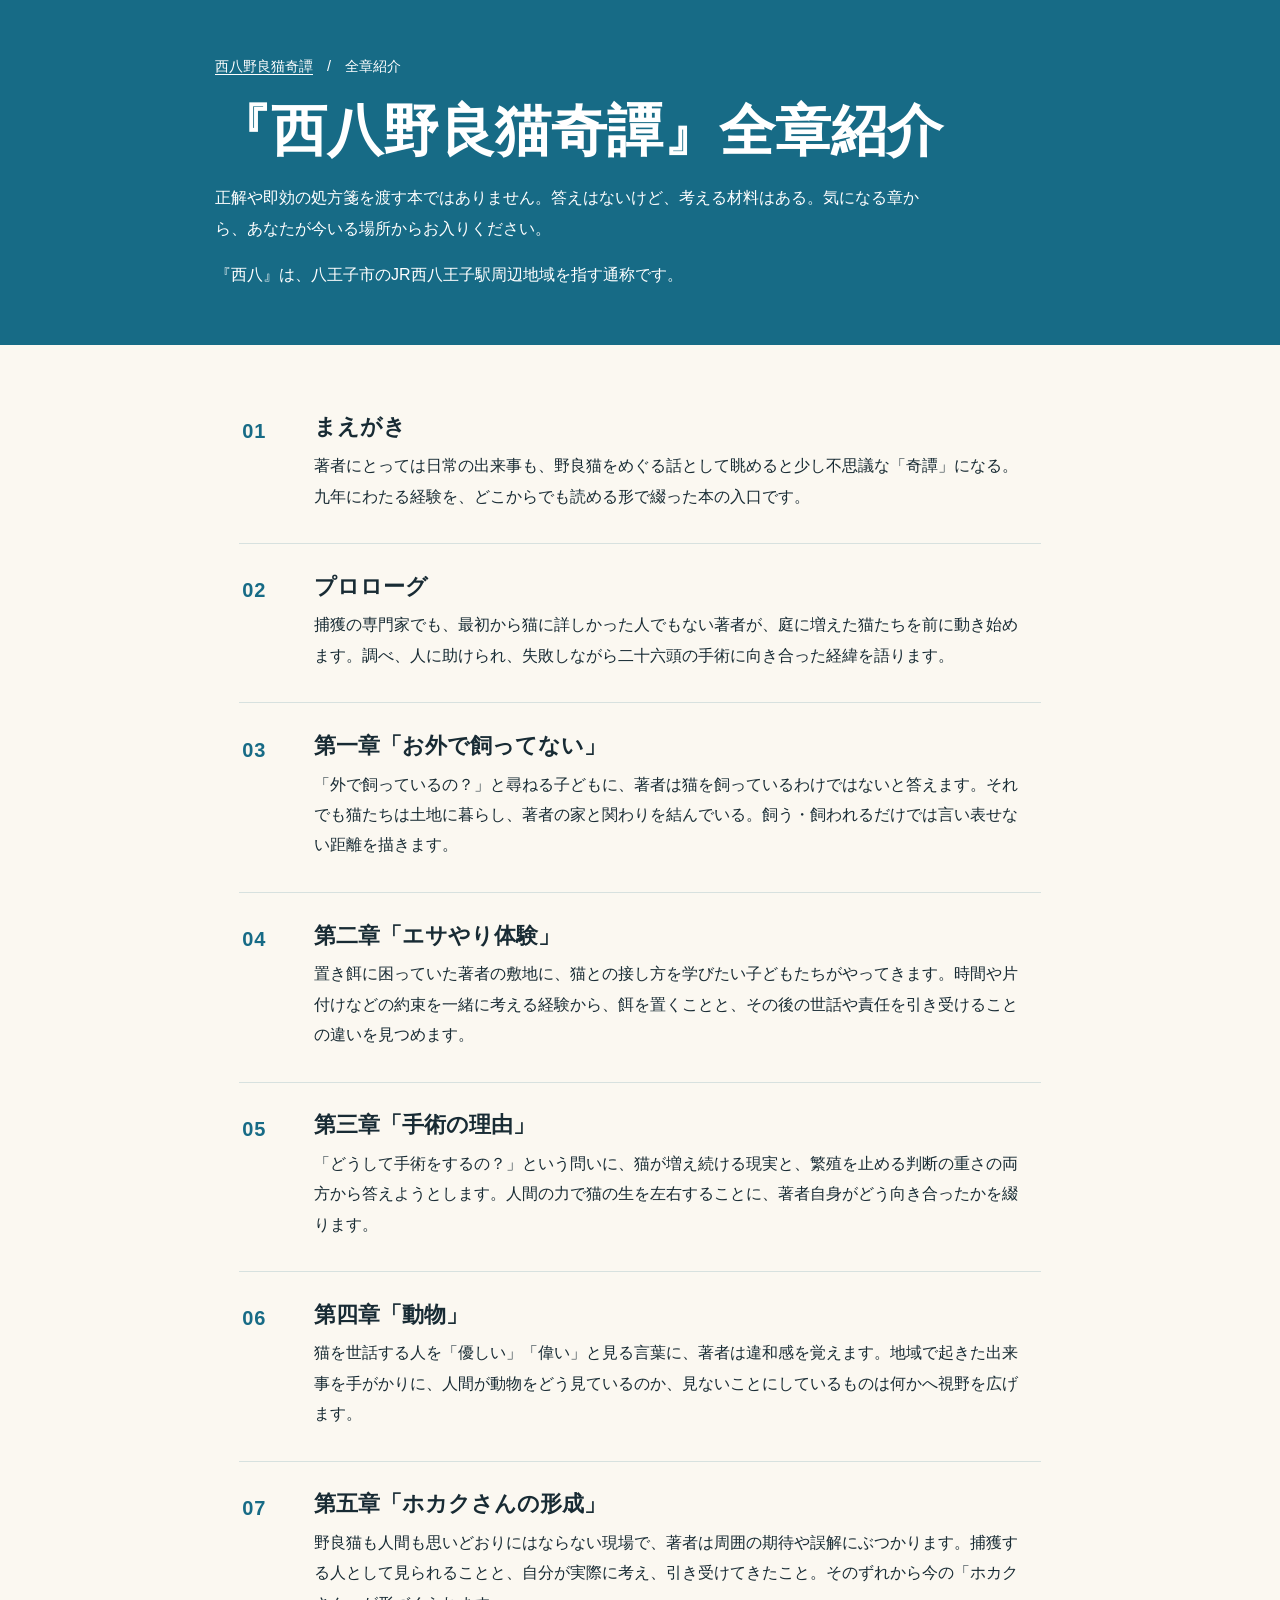
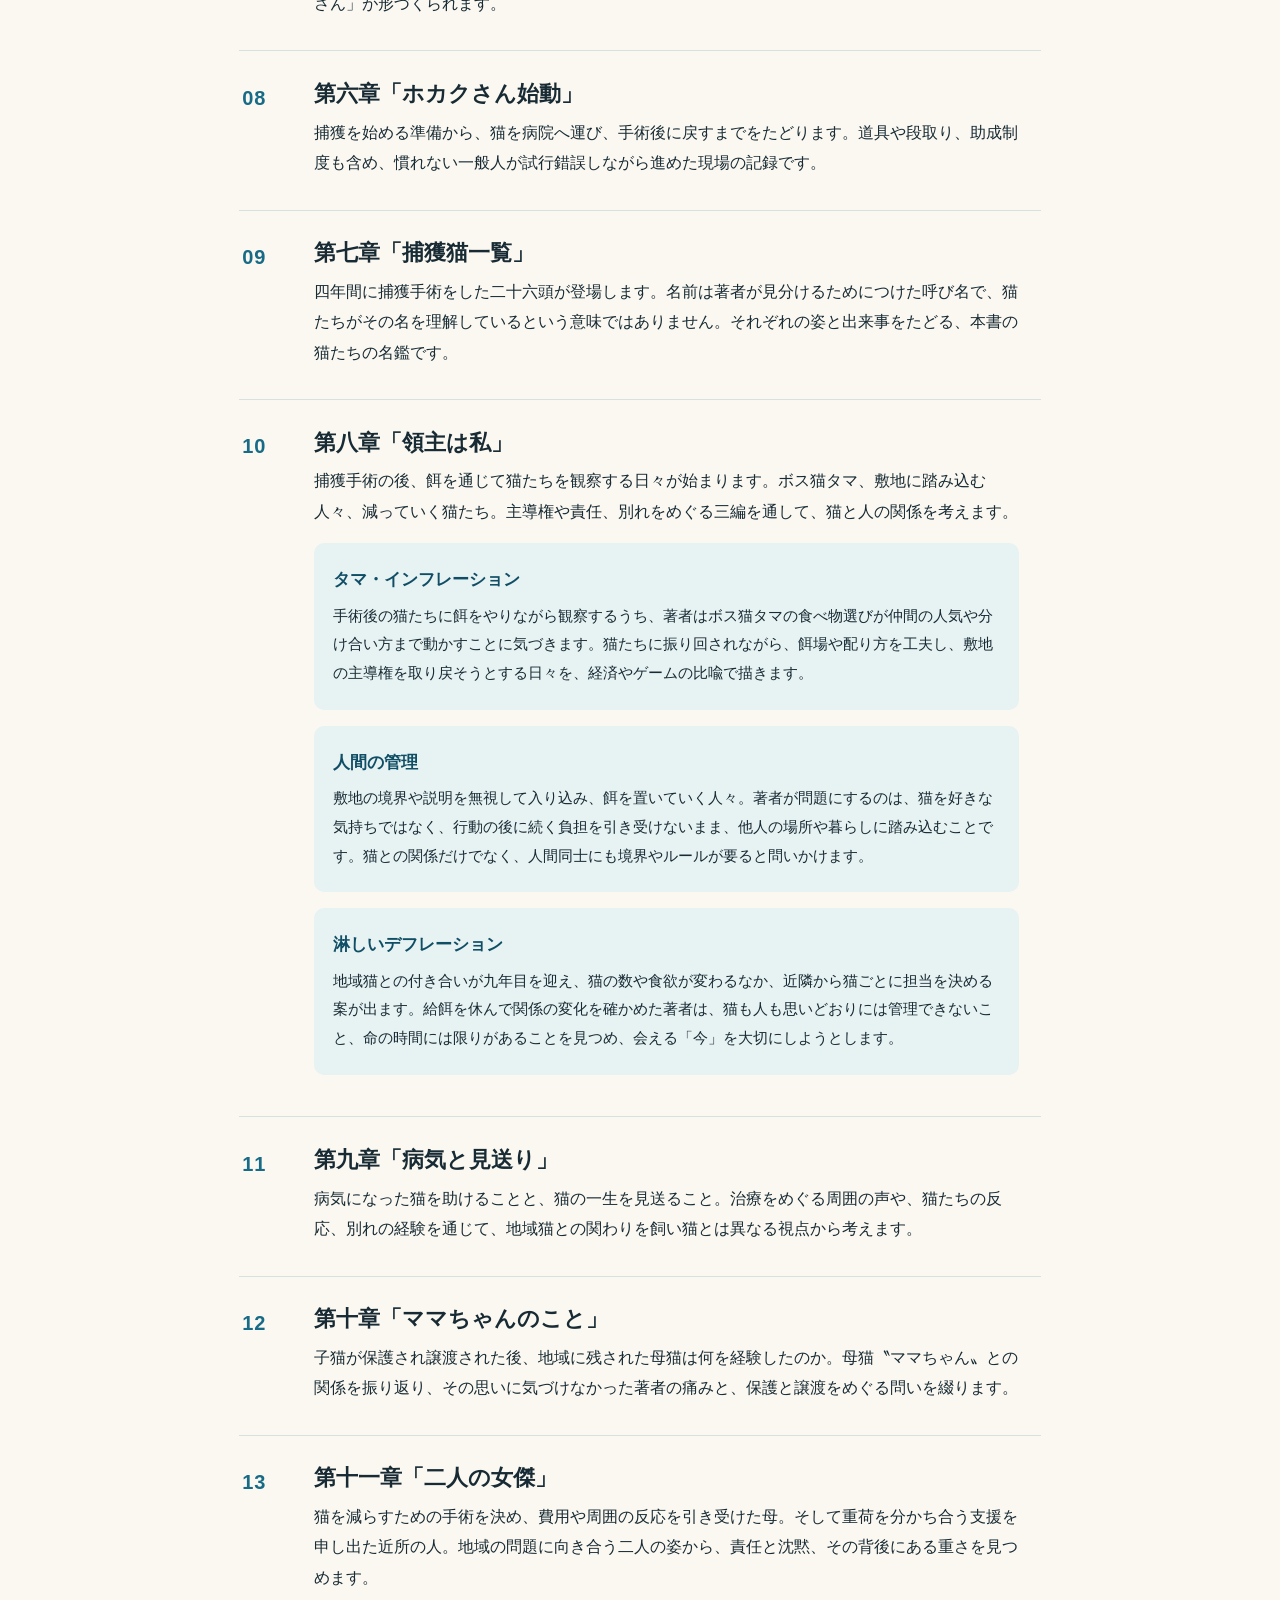
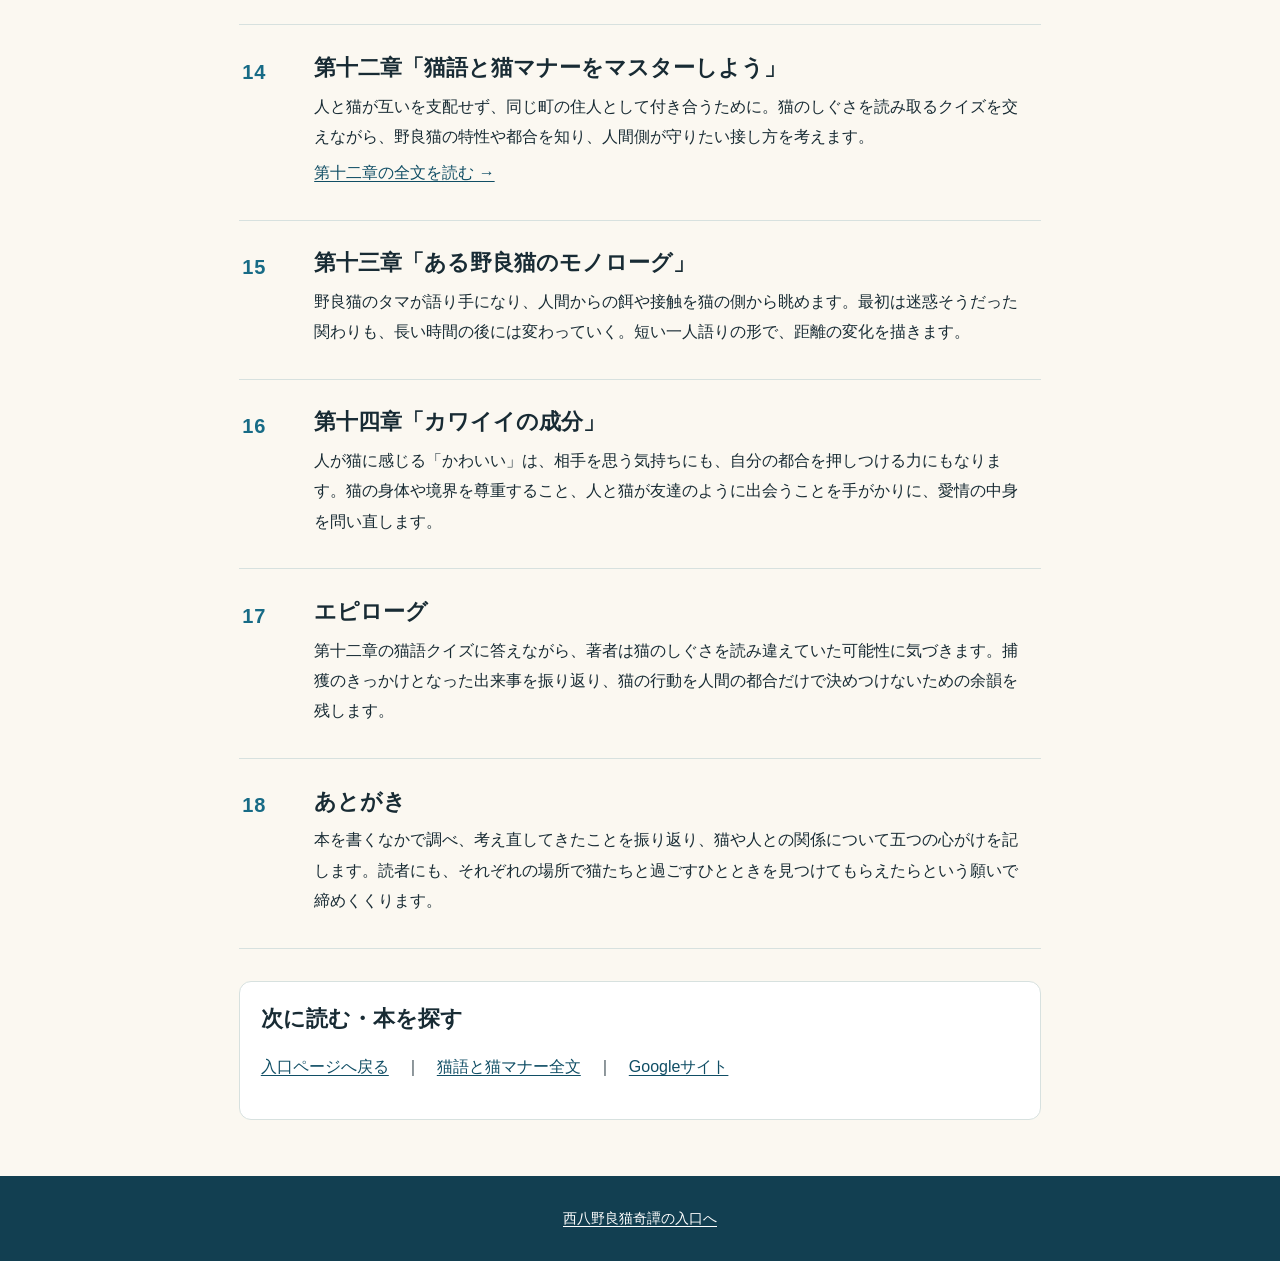
==== commit 6c1f0905: "Add files via upload" ====
--- a/chapters.html
+++ b/chapters.html
@@ -13,7 +13,6 @@
   <meta property="og:title" content="全章紹介｜西八野良猫奇譚">
   <meta property="og:description" content="答えはないけど、考える材料はある。あなたが今いる場所から、お入りください。">
   <meta property="og:url" content="https://minervaartoffice-star.github.io/hokaku-san/chapters.html">
-  <link rel="stylesheet" href="style.css">
   <link rel="icon" href="data:image/svg+xml,<svg xmlns=%22http://www.w3.org/2000/svg%22 viewBox=%220 0 100 100%22><text y=%22.9em%22 font-size=%2290%22>🐈</text></svg>">
   <script type="application/ld+json">
 {
